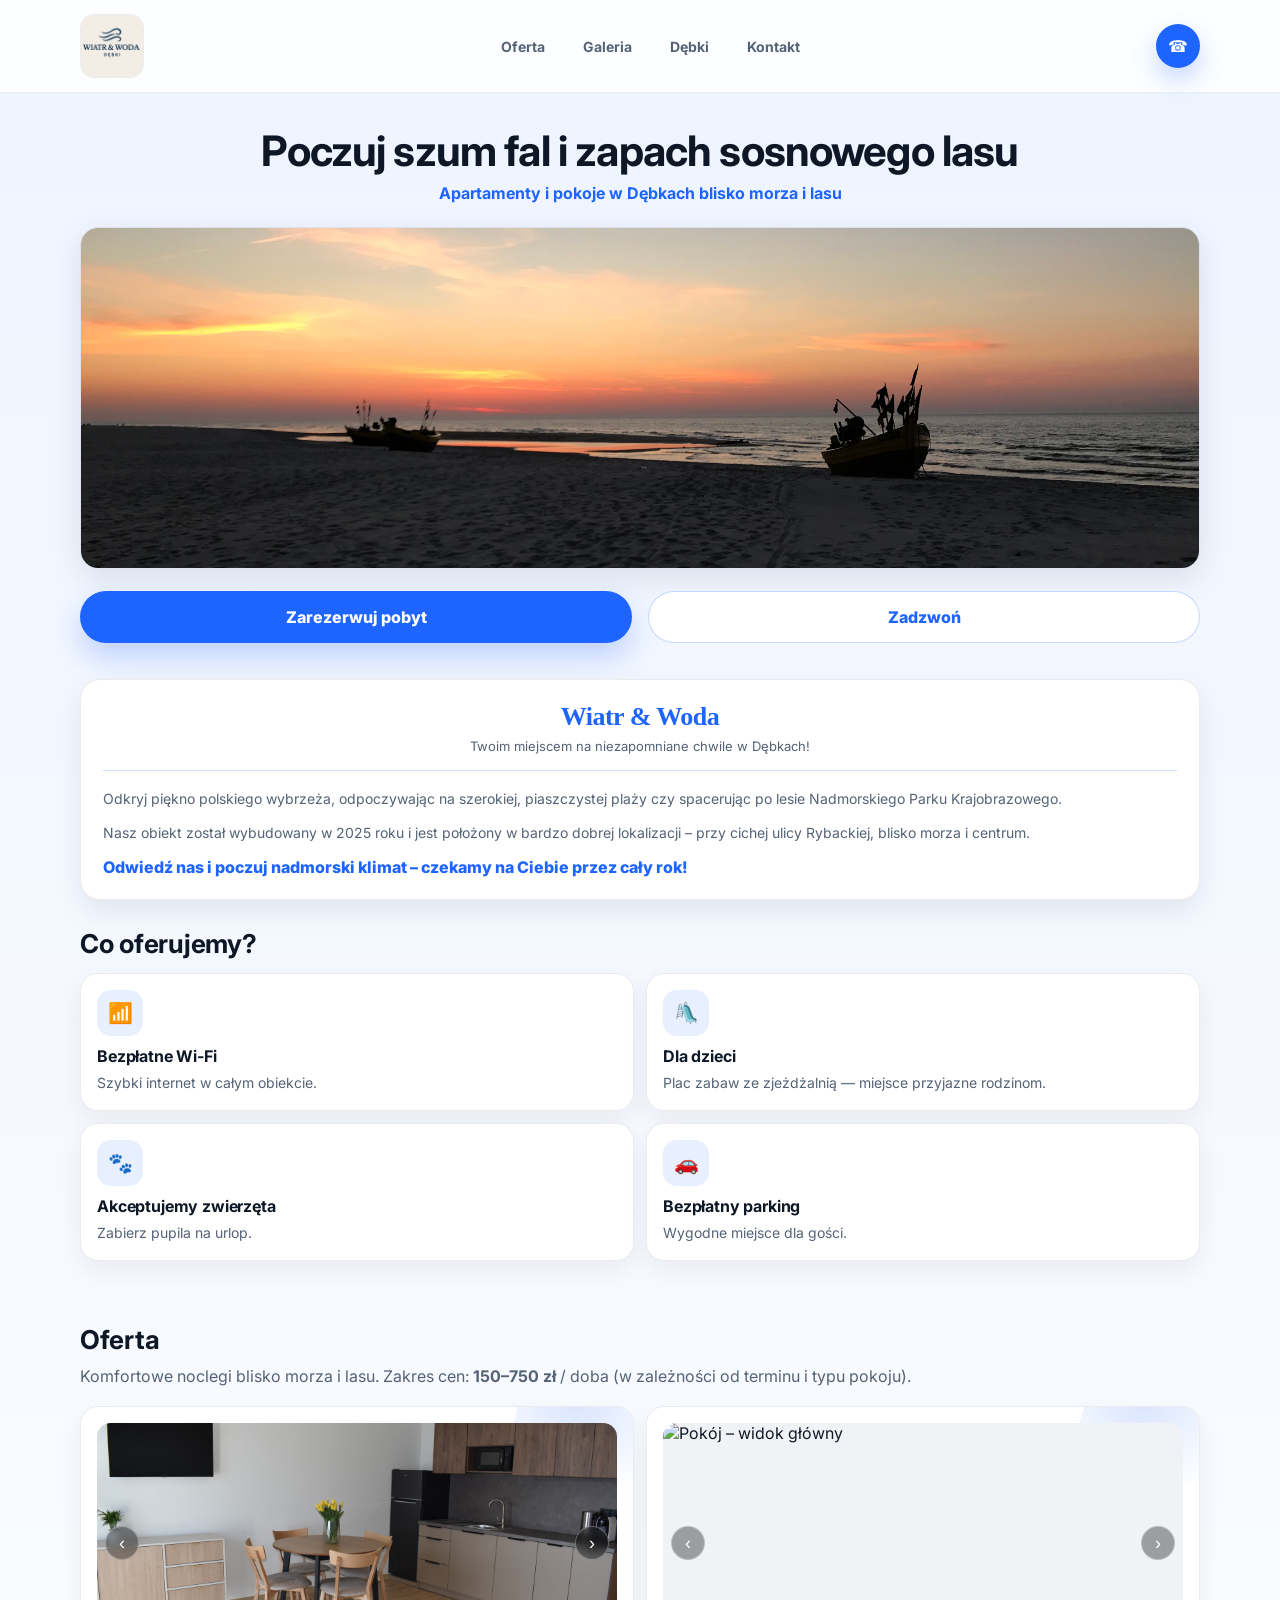
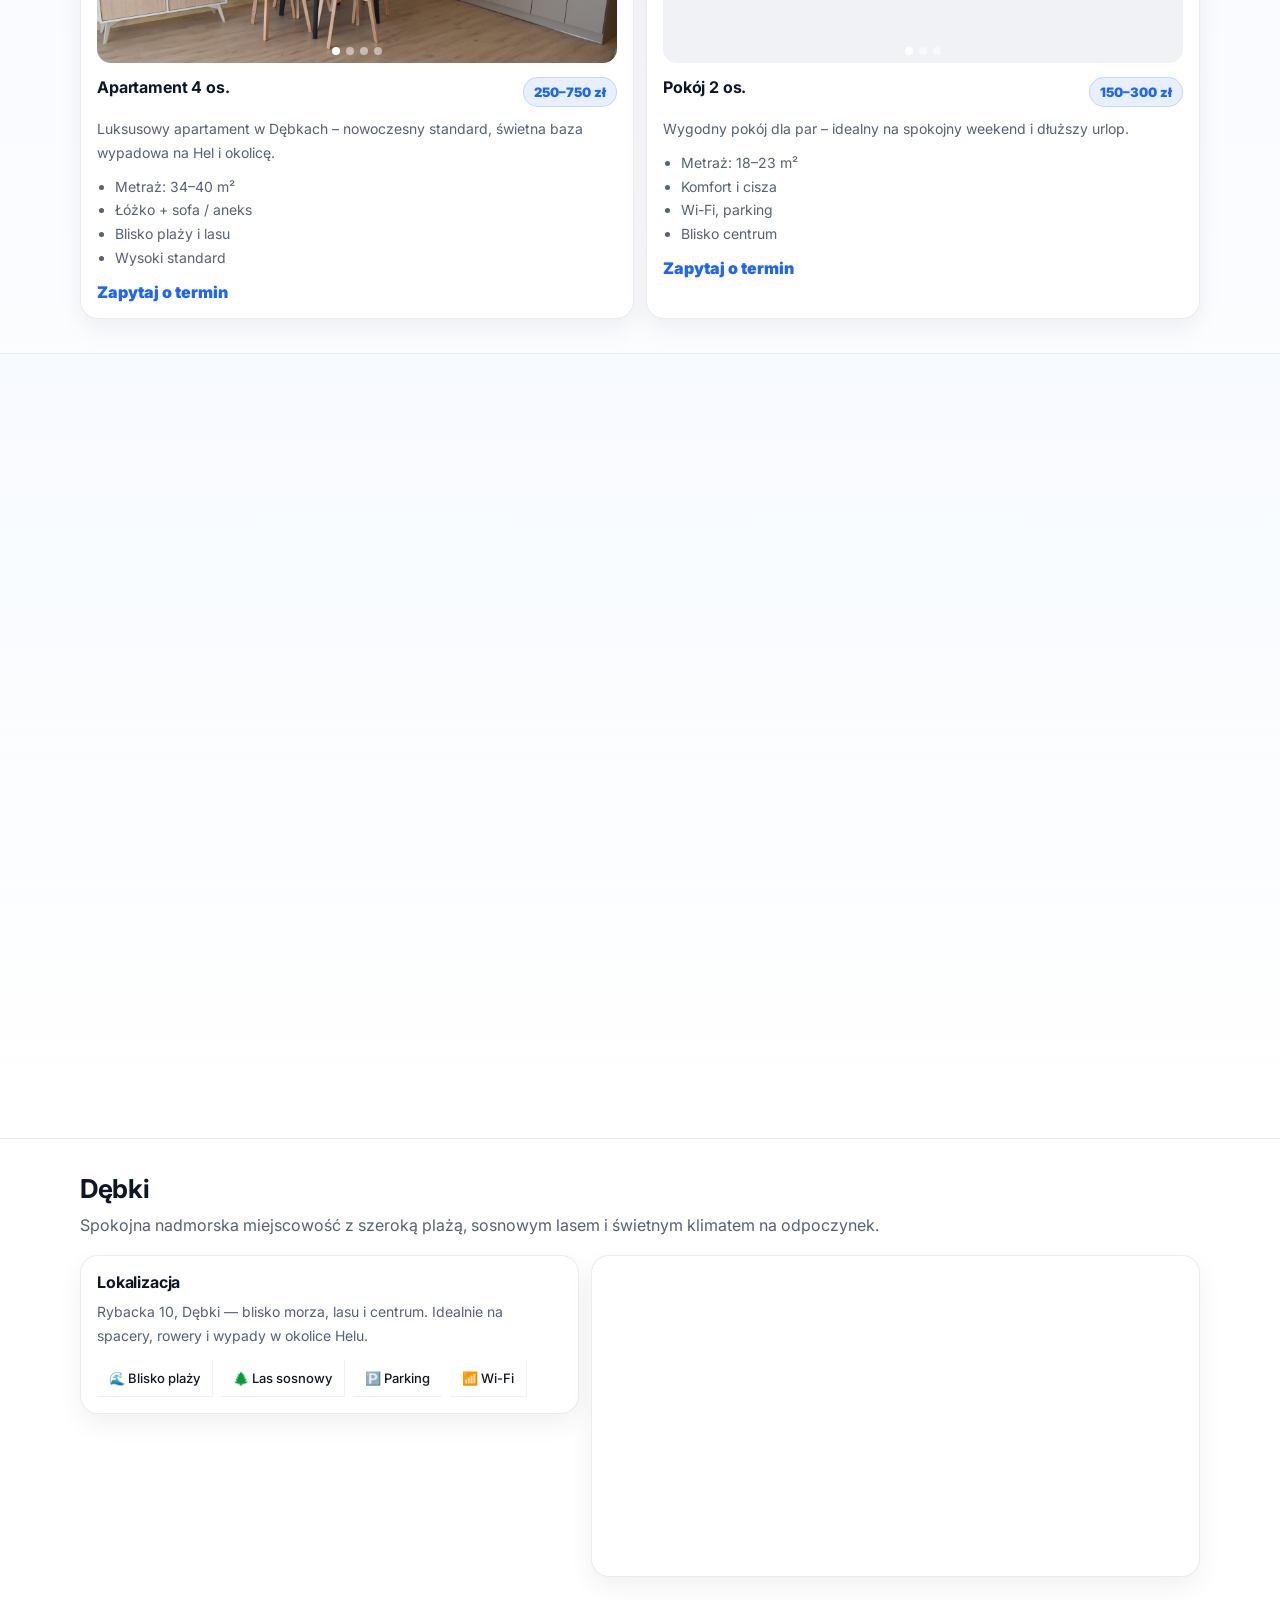
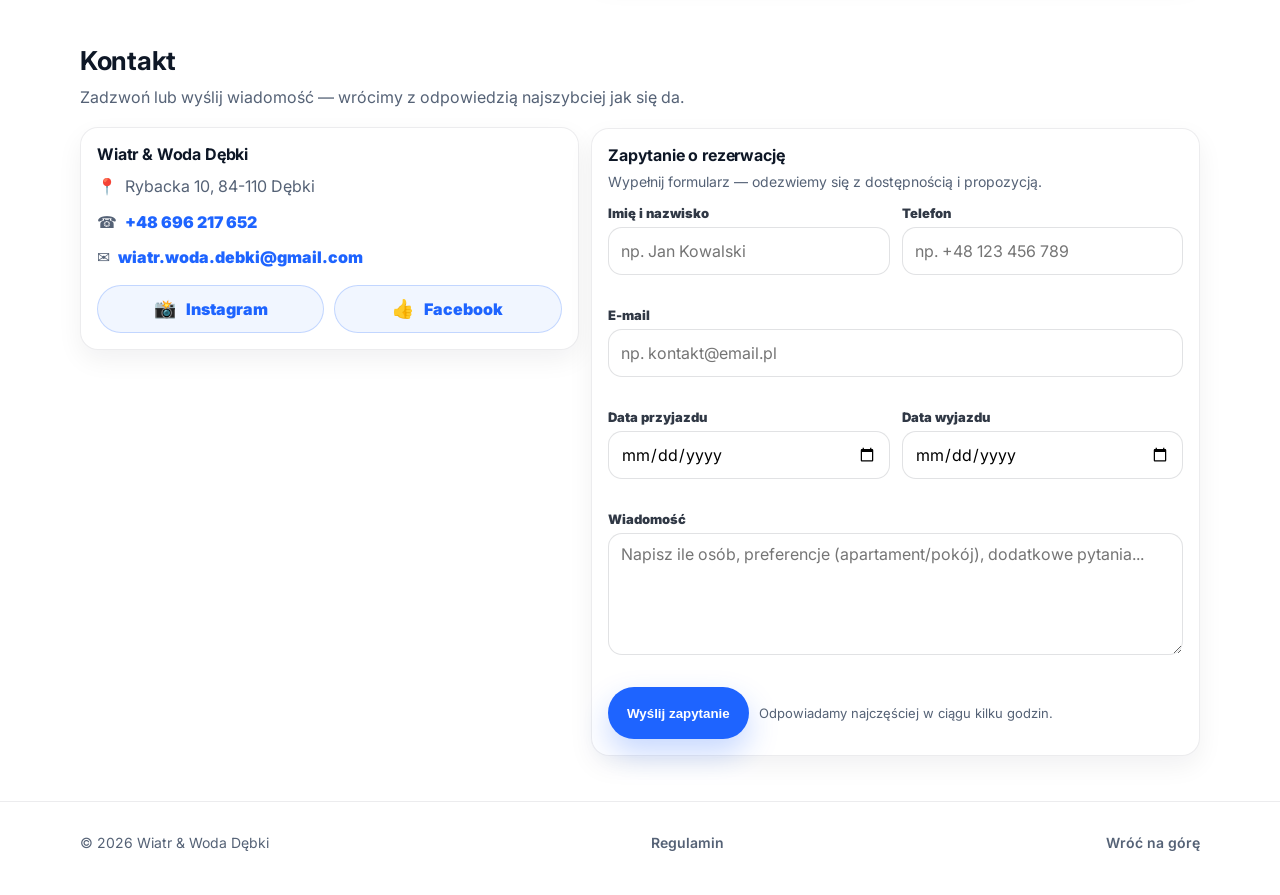
==== index.html @ 05e8feaf "Cache-bust script.js to force new version load Co-Authored-By: Claude Opus 4.6 <noreply@anthropic.co" ====
<!doctype html>
<html lang="pl">
<head>
  <meta charset="UTF-8" />
  <meta name="viewport" content="width=device-width, initial-scale=1" />

  <title>Wiatr & Woda Dębki – apartamenty i pokoje blisko morza i lasu</title>
  <meta name="description" content="Wiatr & Woda w Dębkach – komfortowe apartamenty i pokoje blisko morza oraz sosnowego lasu. Zarezerwuj pobyt lub zadzwoń." />
  <meta name="robots" content="index,follow" />
  <link rel="canonical" href="https://twojadomena.pl/" />

  <!-- Open Graph -->
  <meta property="og:title" content="Wiatr & Woda Dębki – apartamenty i pokoje" />
  <meta property="og:description" content="Blisko morza i lasu. Komfortowe noclegi w Dębkach." />
  <meta property="og:type" content="website" />
  <meta property="og:image" content="assets/og.jpg" />
  <meta name="theme-color" content="#1E64FF" />

  <!-- Fonts -->
  <link rel="preconnect" href="https://fonts.googleapis.com">
  <link rel="preconnect" href="https://fonts.gstatic.com" crossorigin>
  <link href="https://fonts.googleapis.com/css2?family=Inter:wght@400;500;600;700;800&display=swap" rel="stylesheet">

  <link rel="stylesheet" href="style.css" />
  <script defer src="script.js?v=2"></script>

  <!-- JSON-LD (SEO) -->
  <script type="application/ld+json">
  {
    "@context":"https://schema.org",
    "@type":"LodgingBusiness",
    "name":"Wiatr & Woda Dębki",
    "url":"https://twojadomena.pl/",
    "telephone":"+48696217652",
    "image":"https://twojadomena.pl/assets/og.jpg",
    "address":{
      "@type":"PostalAddress",
      "streetAddress":"Rybacka 10",
      "postalCode":"84-110",
      "addressLocality":"Dębki",
      "addressCountry":"PL"
    },
    "sameAs":[
      "https://www.instagram.com/wiatrwodadebki/?hl=de",
      "https://www.facebook.com/p/Wiatr-Woda-D%C4%99bki-61576469287996/"
    ]
  }
  </script>
</head>

<body>
  <a class="skip" href="#main">Przejdź do treści</a>

  <header class="topbar">
    <div class="container topbar__inner">
      <a class="brand" href="#home" aria-label="Wiatr & Woda – strona główna">
        <img class="brand__logo" src="assets/hero.png" alt="Wiatr & Woda Dębki – logo" width="64" height="64" />
      </a>

      <nav class="nav" aria-label="Nawigacja główna">
        <button class="nav__toggle" type="button" aria-expanded="false" aria-controls="navMenu">
          <span class="nav__bars" aria-hidden="true"></span>
          <span class="sr-only">Otwórz menu</span>
        </button>

        <ul id="navMenu" class="nav__menu">
          <li><a class="nav__link" href="oferta.html">Oferta</a></li>
          <li><a class="nav__link" href="#galeria">Galeria</a></li>
          <li><a class="nav__link" href="debki.html">Dębki</a></li>
          <li><a class="nav__link" href="#kontakt">Kontakt</a></li>
        </ul>
      </nav>

      <a class="callfab" href="tel:+48696217652" aria-label="Zadzwoń">
        <span aria-hidden="true">☎</span>
        <span class="sr-only">Zadzwoń</span>
      </a>
    </div>
  </header>

  <main id="main">
    <!-- HERO -->
    <section id="home" class="hero">
      <div class="container hero__inner">
        <div class="hero__heading">
          <h1 class="hero__title drop drop--1">Poczuj szum fal i zapach sosnowego lasu</h1>
          <p class="hero__subtitle drop drop--2">Apartamenty i pokoje w Dębkach blisko morza i lasu</p>
        </div>

        <figure class="hero__media drop drop--3">
          <img
            class="hero__img"
            src="assets/gallery-1.JPG"
            alt="Zachód słońca nad morzem w Dębkach"
            loading="eager"
            decoding="async"
            width="1600"
            height="900"
          />
        </figure>

        <div class="hero__cta drop drop--4">
          <!-- UWAGA: ten przycisk ma iść do formularza, inny anchor niż menu Kontakt -->
          <a class="btn btn--primary" href="#rezerwuj">Zarezerwuj pobyt</a>
          <a class="btn btn--ghost" href="tel:+48696217652">Zadzwoń</a>
        </div>
      </div>
    </section>

    <!-- ABOUT -->
    <section class="card-section">
      <div class="container">
        <article class="card reveal" data-delay="0.05">
          <h2 class="card__title">Wiatr &amp; Woda</h2>
          <p class="card__lead">Twoim miejscem na niezapomniane chwile w Dębkach!</p>

          <div class="card__divider" aria-hidden="true"></div>

          <p class="card__text">
            Odkryj piękno polskiego wybrzeża, odpoczywając na szerokiej, piaszczystej plaży
            czy spacerując po lesie Nadmorskiego Parku Krajobrazowego.
          </p>
          <p class="card__text">
            Nasz obiekt został wybudowany w 2025 roku i jest położony w bardzo dobrej lokalizacji –
            przy cichej ulicy Rybackiej, blisko morza i centrum.
          </p>

          <a class="card__link" href="#oferta">Odwiedź nas i poczuj nadmorski klimat – czekamy na Ciebie przez cały rok!</a>
        </article>
      </div>
    </section>

    <!-- AMENITIES (ładne kafle jak w figmie/screenie) -->
    <section class="amenities">
      <div class="container">
        <h2 class="section__title reveal">Co oferujemy?</h2>

        <div class="amenities__grid">
          <article class="amenity reveal" data-delay="0.05">
            <div class="amenity__icon" aria-hidden="true">📶</div>
            <h3 class="amenity__title">Bezpłatne Wi-Fi</h3>
            <p class="amenity__text">Szybki internet w całym obiekcie.</p>
          </article>

          <article class="amenity reveal" data-delay="0.10">
            <div class="amenity__icon" aria-hidden="true">🛝</div>
            <h3 class="amenity__title">Dla dzieci</h3>
            <p class="amenity__text">Plac zabaw ze zjeżdżalnią — miejsce przyjazne rodzinom.</p>
          </article>

          <article class="amenity reveal" data-delay="0.15">
            <div class="amenity__icon" aria-hidden="true">🐾</div>
            <h3 class="amenity__title">Akceptujemy zwierzęta</h3>
            <p class="amenity__text">Zabierz pupila na urlop.</p>
          </article>

          <article class="amenity reveal" data-delay="0.20">
            <div class="amenity__icon" aria-hidden="true">🚗</div>
            <h3 class="amenity__title">Bezpłatny parking</h3>
            <p class="amenity__text">Wygodne miejsce dla gości.</p>
          </article>
        </div>
      </div>
    </section>

    <!-- OFERTA -->
    <section id="oferta" class="section">
      <div class="container">
        <header class="section__head">
          <h2 class="section__title reveal">Oferta</h2>
          <p class="section__text reveal" data-delay="0.08">
            Komfortowe noclegi blisko morza i lasu. Zakres cen: <strong>150–750 zł</strong> / doba (w zależności od terminu i typu pokoju).
          </p>
        </header>

        <div class="offer__grid">
          <article class="offer reveal" data-delay="0.05">
            <div class="offer__carousel" data-carousel>
              <div class="carousel__track">
                <img class="carousel__slide" src="galeria/ap%20nr%203/1.JPG" alt="Apartament – widok główny" loading="lazy" />
                <img class="carousel__slide" src="galeria/ap%20nr%203/2.JPG" alt="Apartament – wnętrze" loading="lazy" />
                <img class="carousel__slide" src="galeria/ap%20nr%203/3.JPG" alt="Apartament – łazienka" loading="lazy" />
                <img class="carousel__slide" src="galeria/ap%20nr%203/4.JPG" alt="Apartament – balkon" loading="lazy" />
              </div>
              <button class="carousel__btn carousel__btn--prev" type="button" aria-label="Poprzednie zdjęcie">‹</button>
              <button class="carousel__btn carousel__btn--next" type="button" aria-label="Następne zdjęcie">›</button>
              <div class="carousel__dots"></div>
            </div>
            <div class="offer__top">
              <h3 class="offer__title">Apartament 4 os.</h3>
              <span class="offer__price">250–750 zł</span>
            </div>
            <p class="offer__desc">
              Luksusowy apartament w Dębkach – nowoczesny standard, świetna baza wypadowa na Hel i okolicę.
            </p>
            <ul class="offer__list">
              <li>Metraż: 34–40 m²</li>
              <li>Łóżko + sofa / aneks</li>
              <li>Blisko plaży i lasu</li>
              <li>Wysoki standard</li>
            </ul>
            <a class="offer__cta" href="#rezerwuj">Zapytaj o termin</a>
          </article>

          <article class="offer reveal" data-delay="0.10">
            <div class="offer__carousel" data-carousel>
              <div class="carousel__track">
                <img class="carousel__slide" src="galeria/pok%C3%B3j%20nr1/1.JPG" alt="Pokój – widok główny" loading="lazy" />
                <img class="carousel__slide" src="galeria/pok%C3%B3j%20nr1/2.JPG" alt="Pokój – wnętrze" loading="lazy" />
                <img class="carousel__slide" src="galeria/pok%C3%B3j%20nr1/3.JPG" alt="Pokój – łazienka" loading="lazy" />
              </div>
              <button class="carousel__btn carousel__btn--prev" type="button" aria-label="Poprzednie zdjęcie">‹</button>
              <button class="carousel__btn carousel__btn--next" type="button" aria-label="Następne zdjęcie">›</button>
              <div class="carousel__dots"></div>
            </div>
            <div class="offer__top">
              <h3 class="offer__title">Pokój 2 os.</h3>
              <span class="offer__price">150–300 zł</span>
            </div>
            <p class="offer__desc">
              Wygodny pokój dla par – idealny na spokojny weekend i dłuższy urlop.
            </p>
            <ul class="offer__list">
              <li>Metraż: 18–23 m²</li>
              <li>Komfort i cisza</li>
              <li>Wi-Fi, parking</li>
              <li>Blisko centrum</li>
            </ul>
            <a class="offer__cta" href="#rezerwuj">Zapytaj o termin</a>
          </article>
        </div>
      </div>
    </section>

    <!-- GALERIA -->
    <section id="galeria" class="section section--alt">
      <div class="container">
        <header class="section__head">
          <h2 class="section__title reveal">Galeria</h2>
          <p class="section__text reveal" data-delay="0.08">Kliknij zdjęcie, aby powiększyć.</p>
        </header>

        <div class="gallery">
          <button class="gallery__item reveal" data-delay="0.04" type="button"
            data-full="assets/dom.jpg" aria-label="Otwórz zdjęcie – budynek">
            <img src="assets/dom.jpg" alt="Budynek Wiatr & Woda" loading="lazy" decoding="async">
          </button>

          <button class="gallery__item reveal" data-delay="0.08" type="button"
            data-full="assets/grill.jpg" aria-label="Otwórz zdjęcie – grill">
            <img src="assets/grill.jpg" alt="Strefa grillowa" loading="lazy" decoding="async">
          </button>

          <button class="gallery__item reveal" data-delay="0.12" type="button"
            data-full="assets/ogrod.jpg" aria-label="Otwórz zdjęcie – ogród">
            <img src="assets/ogrod.jpg" alt="Ogród" loading="lazy" decoding="async">
          </button>

          <button class="gallery__item reveal" data-delay="0.16" type="button"
            data-full="assets/plac.jpg" aria-label="Otwórz zdjęcie – plac zabaw">
            <img src="assets/plac.jpg" alt="Plac zabaw" loading="lazy" decoding="async">
          </button>

          <button class="gallery__item reveal" data-delay="0.20" type="button"
            data-full="assets/zabaw.jpg" aria-label="Otwórz zdjęcie – strefa zabaw">
            <img src="assets/zabaw.jpg" alt="Strefa zabaw dla dzieci" loading="lazy" decoding="async">
          </button>

          <button class="gallery__item reveal" data-delay="0.24" type="button"
            data-full="galeria/ap%20nr%203/1.JPG" aria-label="Otwórz zdjęcie – apartament nr 3">
            <img src="galeria/ap%20nr%203/1.JPG" alt="Apartament numer 3" loading="lazy" decoding="async">
          </button>

          <button class="gallery__item reveal" data-delay="0.28" type="button"
            data-full="galeria/ap%20nr%205/1.JPG" aria-label="Otwórz zdjęcie – apartament nr 5">
            <img src="galeria/ap%20nr%205/1.JPG" alt="Apartament numer 5" loading="lazy" decoding="async">
          </button>

          <button class="gallery__item reveal" data-delay="0.32" type="button"
            data-full="galeria/pok%C3%B3j%20nr1/1.JPG" aria-label="Otwórz zdjęcie – pokój nr 1">
            <img src="galeria/pok%C3%B3j%20nr1/1.JPG" alt="Pokój numer 1" loading="lazy" decoding="async">
          </button>

          <button class="gallery__item reveal" data-delay="0.36" type="button"
            data-full="assets/gallery-1.JPG" aria-label="Otwórz zdjęcie – zachód słońca">
            <img src="assets/gallery-1.JPG" alt="Zachód słońca nad morzem" loading="lazy" decoding="async">
          </button>

          <button class="gallery__item reveal" data-delay="0.40" type="button"
            data-full="assets/gallery-2.jpg" aria-label="Otwórz zdjęcie – plaża">
            <img src="assets/gallery-2.jpg" alt="Plaża w Dębkach" loading="lazy" decoding="async">
          </button>

          <button class="gallery__item reveal" data-delay="0.44" type="button"
            data-full="assets/gallery-3.jpg" aria-label="Otwórz zdjęcie – okolica">
            <img src="assets/gallery-3.jpg" alt="Okolica i natura" loading="lazy" decoding="async">
          </button>

          <button class="gallery__item reveal" data-delay="0.48" type="button"
            data-full="assets/plaza.jpg" aria-label="Otwórz zdjęcie – plaża w Dębkach">
            <img src="assets/plaza.jpg" alt="Plaża w Dębkach" loading="lazy" decoding="async">
          </button>
        </div>
      </div>

      <!-- LIGHTBOX -->
      <div class="lightbox" id="lightbox" aria-hidden="true">
        <div class="lightbox__backdrop" data-close></div>
        <div class="lightbox__panel" role="dialog" aria-modal="true" aria-label="Podgląd zdjęcia">
          <button class="lightbox__close" type="button" data-close aria-label="Zamknij">✕</button>
          <img class="lightbox__img" id="lightboxImg" alt="" />
        </div>
      </div>
    </section>

    <!-- DĘBKI -->
    <section id="debki" class="section">
      <div class="container">
        <header class="section__head">
          <h2 class="section__title reveal">Dębki</h2>
          <p class="section__text reveal" data-delay="0.08">
            Spokojna nadmorska miejscowość z szeroką plażą, sosnowym lasem i świetnym klimatem na odpoczynek.
          </p>
        </header>

        <div class="place">
          <article class="place__card reveal" data-delay="0.10">
            <h3 class="place__title">Lokalizacja</h3>
            <p class="place__text">
              Rybacka 10, Dębki — blisko morza, lasu i centrum. Idealnie na spacery, rowery i wypady w okolice Helu.
            </p>

            <div class="place__chips" aria-label="Najważniejsze atuty">
              <span class="chip">🌊 Blisko plaży</span>
              <span class="chip">🌲 Las sosnowy</span>
              <span class="chip">🅿️ Parking</span>
              <span class="chip">📶 Wi-Fi</span>
            </div>
          </article>

          <div class="place__map reveal" data-delay="0.16">
            <iframe
              title="Mapa – Wiatr & Woda Dębki"
              src="https://www.google.com/maps/embed?pb=!1m18!1m12!1m3!1d2298.2120395886245!2d18.088144624892266!3d54.8289598694706!2m3!1f0!2f0!3f0!3m2!1i1024!2i768!4f13.1!3m3!1m2!1s0x46fdcca10a7a63cd%3A0x8e37ebe6c2f4a592!2sRybacka%2010%2C%2084-110%20D%C4%99bki!5e0!3m2!1spl!2spl!4v1770332248834!5m2!1spl!2spl"
              loading="lazy"
              referrerpolicy="no-referrer-when-downgrade"
              allowfullscreen>
            </iframe>
          </div>
        </div>
      </div>
    </section>

    <!-- KONTAKT -->
    <section id="kontakt" class="section section--contact">
      <div class="container">
        <header class="section__head">
          <h2 class="section__title reveal">Kontakt</h2>
          <p class="section__text reveal" data-delay="0.08">
            Zadzwoń lub wyślij wiadomość — wrócimy z odpowiedzią najszybciej jak się da.
          </p>
        </header>

        <div class="contact">
          <aside class="contact__info reveal" data-delay="0.10">
            <div class="infoCard">
              <h3 class="infoCard__title">Wiatr &amp; Woda Dębki</h3>
              <p class="infoCard__row">
                <span aria-hidden="true">📍</span>
                Rybacka 10, 84-110 Dębki
              </p>
              <p class="infoCard__row">
                <span aria-hidden="true">☎️</span>
                <a href="tel:+48696217652">+48 696 217 652</a>
              </p>
              <p class="infoCard__row">
                <span aria-hidden="true">✉️</span>
                <a href="mailto:wiatr.woda.debki@gmail.com">wiatr.woda.debki@gmail.com</a>
              </p>

              <div class="social">
                <a class="social__btn" href="https://www.instagram.com/wiatrwodadebki/?hl=de" target="_blank" rel="noopener noreferrer" aria-label="Instagram">
                  <span class="social__icon" aria-hidden="true">📸</span>
                  Instagram
                </a>

                <a class="social__btn" href="https://www.facebook.com/p/Wiatr-Woda-D%C4%99bki-61576469287996/" target="_blank" rel="noopener noreferrer" aria-label="Facebook">
                  <span class="social__icon" aria-hidden="true">👍</span>
                  Facebook
                </a>
              </div>

            </div>
          </aside>

          <!-- Ten anchor to cel dla przycisku "Zarezerwuj pobyt" -->
          <div class="contact__formWrap reveal" data-delay="0.14">
            <div id="rezerwuj" class="anchor" aria-hidden="true"></div>

            <form class="form" id="contactForm" novalidate>
              <input type="hidden" name="access_key" value="3c6d5927-f647-4b9e-9339-01b4519ad173">
              <input type="hidden" name="subject" value="Nowe zapytanie o rezerwację – Wiatr & Woda Dębki">
              <input type="hidden" name="from_name" value="Formularz Wiatr & Woda">
              <div class="form__head">
                <h3 class="form__title">Zapytanie o rezerwację</h3>
                <p class="form__sub">Wypełnij formularz — odezwiemy się z dostępnością i propozycją.</p>
              </div>

              <div class="form__grid">
                <label class="field">
                  <span class="field__label">Imię i nazwisko</span>
                  <input class="field__input" name="name" type="text" placeholder="np. Jan Kowalski" autocomplete="name" required minlength="2" />
                  <span class="field__error" aria-live="polite"></span>
                </label>

                <label class="field">
                  <span class="field__label">Telefon</span>
                  <input class="field__input" name="phone" type="tel" placeholder="np. +48 123 456 789" autocomplete="tel" required minlength="7" />
                  <span class="field__error" aria-live="polite"></span>
                </label>

                <label class="field field--full">
                  <span class="field__label">E-mail</span>
                  <input class="field__input" name="email" type="email" placeholder="np. kontakt@email.pl" autocomplete="email" required />
                  <span class="field__error" aria-live="polite"></span>
                </label>

                <label class="field">
                  <span class="field__label">Data przyjazdu</span>
                  <input class="field__input" name="from" type="date" required />
                  <span class="field__error" aria-live="polite"></span>
                </label>

                <label class="field">
                  <span class="field__label">Data wyjazdu</span>
                  <input class="field__input" name="to" type="date" required />
                  <span class="field__error" aria-live="polite"></span>
                </label>

                <label class="field field--full">
                  <span class="field__label">Wiadomość</span>
                  <textarea class="field__input field__textarea" name="message" rows="5" placeholder="Napisz ile osób, preferencje (apartament/pokój), dodatkowe pytania..." required minlength="10"></textarea>
                  <span class="field__error" aria-live="polite"></span>
                </label>
              </div>

              <div class="form__actions">
                <button class="btn btn--primary btn--form" type="submit">
                  Wyślij zapytanie
                </button>

                <p class="form__hint">
                  Odpowiadamy najczęściej w ciągu kilku godzin.
                </p>
              </div>

              <div class="form__toast" id="formToast" role="status" aria-live="polite"></div>
            </form>
          </div>
        </div>
      </div>
    </section>
  </main>

  <footer class="footer">
    <div class="container footer__inner">
      <p>© <span id="year"></span> Wiatr &amp; Woda Dębki</p>
      <a class="footer__link" href="regulamin.html">Regulamin</a>
      <a class="footer__link" href="#home">Wróć na górę</a>
    </div>
  </footer>
</body>
</html>
---- style.css ----
:root{
  --bg: #F4F8FF;
  --surface: #FFFFFF;
  --text: #0E1726;
  --muted: #556276;
  --brand: #1E64FF;

  --border: rgba(14, 23, 38, 0.08);
  --shadow: 0 10px 30px rgba(14, 23, 38, 0.10);

  --radius: 18px;
  --container: 1120px;

  --ring: 0 0 0 4px rgba(30,100,255,0.16);
}

*{ box-sizing:border-box; }
html{ scroll-behavior:smooth; }
body{
  margin:0;
  font-family: Inter, system-ui, -apple-system, Segoe UI, Roboto, Arial, sans-serif;
  color: var(--text);
  background: linear-gradient(180deg, #EEF4FF 0%, #FFFFFF 60%);
}

img{ max-width:100%; display:block; }
a{ color: inherit; }

.container{
  width: min(100% - 24px, var(--container));
  margin-inline:auto;
}

.sr-only{
  position:absolute;
  width:1px;height:1px;
  padding:0;margin:-1px;
  overflow:hidden;clip:rect(0,0,0,0);
  white-space:nowrap;border:0;
}

.skip{
  position:absolute;
  left:-999px; top: 10px;
  background: var(--surface);
  color: var(--text);
  padding: 10px 12px;
  border-radius: 12px;
  box-shadow: var(--shadow);
}
.skip:focus{ left: 12px; z-index: 1000; }

.anchor{
  position: relative;
  top: -84px; /* offset pod sticky header */
  height: 1px;
}

/* =========================
   TOPBAR
========================= */
.topbar{
  position: sticky;
  top:0;
  z-index: 50;
  background: rgba(255,255,255,0.75);
  backdrop-filter: blur(12px);
  border-bottom: 1px solid var(--border);
}

.topbar__inner{
  display:flex;
  align-items:center;
  justify-content:space-between;
  gap: 12px;
  padding: 10px 0;
  position: relative;
}

.brand__logo{
  width: 56px;
  height: 56px;
  border-radius: 14px;
  border: 1px solid var(--border);
  background: #fff;
  object-fit: contain;
}

/* =========================
   NAV
========================= */
.nav{
  display:flex;
  align-items:center;
  gap: 12px;
}

.nav__toggle{
  display:inline-flex;
  align-items:center;
  justify-content:center;
  width: 44px;
  height: 44px;
  border-radius: 14px;
  border: 1px solid var(--border);
  background: var(--surface);
  box-shadow: 0 6px 18px rgba(14,23,38,0.08);
  cursor: pointer;
}
.nav__toggle:focus-visible{ outline:none; box-shadow: var(--shadow), var(--ring); }

/* hamburger */
.nav__bars{
  width: 18px;
  height: 2px;
  background: var(--text);
  position: relative;
  border-radius: 999px;
  transition: background .2s ease;
}
.nav__bars::before,
.nav__bars::after{
  content:"";
  position:absolute;
  left:0;
  width:18px;
  height:2px;
  background: var(--text);
  border-radius: 999px;
  transition: transform .25s ease, top .25s ease;
}
.nav__bars::before{ top:-6px; }
.nav__bars::after{ top:6px; }

.nav__toggle.is-active .nav__bars{ background: transparent; }
.nav__toggle.is-active .nav__bars::before{ top:0; transform: rotate(45deg); }
.nav__toggle.is-active .nav__bars::after{ top:0; transform: rotate(-45deg); }

.nav__menu{
  list-style:none;
  margin:0;
  padding:0;

  position: absolute;
  top: 62px;
  right: 12px;

  display: flex;
  flex-direction: column;
  gap: 10px;

  background: #fff;
  padding: 14px;
  border-radius: 14px;
  border: 1px solid var(--border);
  box-shadow: 0 16px 40px rgba(14,23,38,0.12);

  opacity: 0;
  transform: translateY(-10px);
  pointer-events: none;

  transition: opacity .25s ease, transform .25s ease;
  will-change: opacity, transform;
}

.nav__menu.is-open{
  opacity: 1;
  transform: translateY(0);
  pointer-events: auto;
}

.nav__link{
  text-decoration:none;
  color: var(--muted);
  font-weight: 700;
  font-size: 14px;
  padding: 10px 10px;
  border-radius: 12px;
  display:inline-block;
}
.nav__link:hover{ color: var(--text); background: rgba(30,100,255,0.08); }
.nav__link:focus-visible{ outline:none; box-shadow: var(--ring); }

.callfab{
  display:inline-flex;
  align-items:center;
  justify-content:center;
  width: 44px;
  height:44px;
  border-radius: 999px;
  background: var(--brand);
  color:#fff;
  text-decoration:none;
  box-shadow: 0 12px 26px rgba(30,100,255,0.25);
  transition: transform .15s ease, box-shadow .15s ease;
}
.callfab:active{ transform: translateY(1px); }
.callfab:focus-visible{ outline:none; box-shadow: 0 12px 26px rgba(30,100,255,0.25), var(--ring); }

/* =========================
   HERO
========================= */
.hero{ padding: 18px 0 22px; }
.hero__inner{ display:flex; flex-direction:column; gap: 14px; }

.hero__title{
  margin: 6px 0 0;
  font-size: 26px;
  line-height: 1.15;
  letter-spacing: -0.02em;
  text-align:center;
}
.hero__subtitle{
  margin: 8px 0 0;
  text-align:center;
  color: var(--brand);
  font-weight: 700;
  font-size: 14px;
}

.hero__media{
  margin: 10px 0 0;
  border-radius: var(--radius);
  overflow:hidden;
  box-shadow: var(--shadow);
  border: 1px solid var(--border);
}
.hero__img{
  width:100%;
  height: 220px;
  object-fit: cover;
}

.hero__cta{
  display:grid;
  grid-template-columns: 1fr;
  gap: 12px;
  margin-top: 8px;
}

.btn{
  display:inline-flex;
  justify-content:center;
  align-items:center;
  height: 52px;
  border-radius: 999px;
  font-weight: 800;
  text-decoration:none;
  border: 1px solid transparent;
  transition: transform .15s ease, box-shadow .15s ease, background .15s ease;
  cursor: pointer;
}
.btn:active{ transform: translateY(1px); }
.btn:focus-visible{ outline:none; box-shadow: var(--ring); }

.btn--primary{
  background: var(--brand);
  color:#fff;
  box-shadow: 0 14px 30px rgba(30,100,255,0.25);
}
.btn--primary:hover{ box-shadow: 0 18px 38px rgba(30,100,255,0.28); }

.btn--ghost{
  background: #fff;
  color: var(--brand);
  border-color: rgba(30,100,255,0.25);
}
.btn--ghost:hover{ background: rgba(30,100,255,0.06); }

.btn--form{
  width: 100%;
}

/* =========================
   CARD
========================= */
.card-section{ padding: 14px 0 10px; }
.card{
  background: var(--surface);
  border: 1px solid var(--border);
  border-radius: 20px;
  box-shadow: 0 12px 30px rgba(14,23,38,0.08);
  padding: 18px 16px;
}
.card__title{
  margin: 0;
  text-align:center;
  font-size: 26px;
  color: var(--brand);
  letter-spacing: -0.02em;
  font-weight: 900;
  font-family: ui-serif, Georgia, "Times New Roman", serif;
}
.card__lead{
  margin: 6px 0 0;
  text-align:center;
  color: var(--muted);
  font-size: 13px;
}
.card__divider{
  height: 1px;
  background: rgba(30,100,255,0.20);
  margin: 16px 0;
}
.card__text{
  color: var(--muted);
  font-size: 14px;
  line-height: 1.7;
  margin: 10px 0 0;
}
.card__link{
  display:inline-block;
  margin-top: 12px;
  color: var(--brand);
  font-weight: 800;
  text-decoration:none;
}

/* =========================
   SECTIONS
========================= */
.section{
  padding: 34px 0;
}
.section--alt{
  background: linear-gradient(180deg, rgba(244,248,255,0.65), rgba(255,255,255,0.9));
  border-top: 1px solid var(--border);
  border-bottom: 1px solid var(--border);
}
.section--contact{
  padding-bottom: 44px;
}

.section__head{
  margin-bottom: 14px;
}

.section__title{
  margin:0;
  font-size: 20px;
  letter-spacing: -0.01em;
}
.section__text{
  margin: 8px 0 0;
  color: var(--muted);
  line-height: 1.7;
}

/* =========================
   AMENITIES
========================= */
.amenities{
  padding: 18px 0 28px;
}
.amenities__grid{
  margin-top: 14px;
  display:grid;
  gap: 12px;
  grid-template-columns: 1fr;
}
.amenity{
  background: #fff;
  border: 1px solid var(--border);
  border-radius: 18px;
  box-shadow: 0 10px 26px rgba(14,23,38,0.06);
  padding: 16px;
}
.amenity__icon{
  width: 46px;
  height: 46px;
  border-radius: 14px;
  display:grid;
  place-items:center;
  background: rgba(30,100,255,0.10);
  margin-bottom: 10px;
  font-size: 20px;
}
.amenity__title{
  margin:0;
  font-size: 16px;
  letter-spacing: -0.01em;
}
.amenity__text{
  margin: 6px 0 0;
  color: var(--muted);
  line-height: 1.6;
  font-size: 14px;
}

/* =========================
   OFFER
========================= */
.offer__grid{
  display:grid;
  gap: 12px;
  margin-top: 16px;
  grid-template-columns: 1fr;
}
.offer{
  background: #fff;
  border: 1px solid var(--border);
  border-radius: 18px;
  box-shadow: 0 10px 26px rgba(14,23,38,0.06);
  padding: 16px;
  position: relative;
  overflow:hidden;
}
.offer::before{
  content:"";
  position:absolute;
  inset: -60px -60px auto auto;
  width: 180px;
  height: 180px;
  background: radial-gradient(circle at 30% 30%, rgba(30,100,255,0.18), transparent 60%);
  transform: rotate(15deg);
  pointer-events:none;
}
.offer__top{
  display:flex;
  align-items:flex-start;
  justify-content:space-between;
  gap: 10px;
}
.offer__title{
  margin:0;
  font-size: 16px;
  letter-spacing: -0.01em;
}
.offer__price{
  font-weight: 900;
  color: var(--brand);
  background: rgba(30,100,255,0.10);
  border: 1px solid rgba(30,100,255,0.18);
  padding: 6px 10px;
  border-radius: 999px;
  font-size: 13px;
  white-space: nowrap;
}
.offer__desc{
  margin: 10px 0 0;
  color: var(--muted);
  line-height: 1.7;
  font-size: 14px;
}
.offer__list{
  margin: 10px 0 0;
  padding: 0 0 0 18px;
  color: var(--muted);
  line-height: 1.7;
  font-size: 14px;
}
.offer__cta{
  display:inline-flex;
  margin-top: 12px;
  font-weight: 900;
  color: var(--brand);
  text-decoration:none;
}

/* =========================
   OFFER CAROUSEL
========================= */
.offer__carousel{
  position: relative;
  border-radius: 14px;
  overflow: hidden;
  margin-bottom: 14px;
  background: #f0f2f5;
}
.carousel__track{
  display: flex;
  transition: transform .35s cubic-bezier(.4,0,.2,1);
}
.carousel__slide{
  min-width: 100%;
  width: 100%;
  height: 200px;
  object-fit: cover;
  flex-shrink: 0;
  user-select: none;
  -webkit-user-drag: none;
}
.carousel__btn{
  position: absolute;
  top: 50%;
  transform: translateY(-50%);
  width: 34px;
  height: 34px;
  border-radius: 999px;
  border: 1px solid rgba(255,255,255,0.3);
  background: rgba(0,0,0,0.35);
  color: #fff;
  font-size: 18px;
  cursor: pointer;
  display: flex;
  align-items: center;
  justify-content: center;
  z-index: 2;
  backdrop-filter: blur(4px);
}
.carousel__btn:hover{ background: rgba(0,0,0,0.55); }
.carousel__btn--prev{ left: 8px; }
.carousel__btn--next{ right: 8px; }
.carousel__dots{
  position: absolute;
  bottom: 8px;
  left: 50%;
  transform: translateX(-50%);
  display: flex;
  gap: 6px;
  z-index: 2;
}
.carousel__dot{
  width: 8px;
  height: 8px;
  border-radius: 999px;
  border: none;
  background: rgba(255,255,255,0.5);
  cursor: pointer;
  padding: 0;
  transition: background .2s ease;
}
.carousel__dot.is-active{
  background: #fff;
}

/* =========================
   GALLERY
========================= */
.gallery{
  display:grid;
  grid-template-columns: 1fr 1fr;
  gap: 10px;
  margin-top: 16px;
}
.gallery__item{
  padding:0;
  border: 1px solid var(--border);
  border-radius: 16px;
  overflow:hidden;
  background: #fff;
  box-shadow: 0 10px 22px rgba(14,23,38,0.06);
  cursor:pointer;
  transition: transform .18s ease, box-shadow .18s ease;
}
.gallery__item:hover{
  transform: translateY(-2px);
  box-shadow: 0 14px 28px rgba(14,23,38,0.10);
}
.gallery__item:focus-visible{ outline:none; box-shadow: 0 14px 28px rgba(14,23,38,0.10), var(--ring); }
.gallery__item img{
  width:100%;
  height: 130px;
  object-fit: cover;
}

/* lightbox */
.lightbox{
  position: fixed;
  inset: 0;
  display:none;
  z-index: 1000;
}
.lightbox.is-open{ display:block; }
.lightbox__backdrop{
  position:absolute;
  inset:0;
  background: rgba(14,23,38,0.72);
}
.lightbox__panel{
  position: relative;
  width: min(92vw, 980px);
  margin: 8vh auto 0;
  background: #0b1220;
  border: 1px solid rgba(255,255,255,0.12);
  border-radius: 18px;
  box-shadow: 0 24px 60px rgba(0,0,0,0.35);
  overflow:hidden;
}
.lightbox__img{
  width:100%;
  height: min(70vh, 680px);
  object-fit: contain;
  background: #0b1220;
}
.lightbox__close{
  position:absolute;
  top: 10px;
  right: 10px;
  width: 42px;
  height: 42px;
  border-radius: 999px;
  border: 1px solid rgba(255,255,255,0.18);
  background: rgba(255,255,255,0.10);
  color: #fff;
  font-size: 18px;
  cursor:pointer;
}
.lightbox__close:focus-visible{ outline:none; box-shadow: 0 0 0 4px rgba(255,255,255,0.18); }
.lightbox__nav{
  position: absolute;
  top: 50%;
  transform: translateY(-50%);
  width: 44px;
  height: 44px;
  border-radius: 999px;
  border: 1px solid rgba(255,255,255,0.25);
  background: rgba(0,0,0,0.45);
  color: #fff;
  font-size: 24px;
  display: flex;
  align-items: center;
  justify-content: center;
  cursor: pointer;
  z-index: 10;
}
.lightbox__nav--prev{ left: 12px; }
.lightbox__nav--next{ right: 12px; }
.lightbox__counter{
  text-align: center;
  padding: 10px;
  color: rgba(255,255,255,0.7);
  font-size: 13px;
  font-weight: 600;
}

/* =========================
   PLACE
========================= */
.place{
  display:grid;
  gap: 12px;
  margin-top: 16px;
  grid-template-columns: 1fr;
}
.place__card{
  background: #fff;
  border: 1px solid var(--border);
  border-radius: 18px;
  box-shadow: 0 10px 26px rgba(14,23,38,0.06);
  padding: 16px;
}
.place__title{ margin:0; font-size: 16px; letter-spacing: -0.01em; }
.place__text{
  margin: 8px 0 0;
  color: var(--muted);
  line-height: 1.7;
  font-size: 14px;
}
.place__chips{
  margin-top: 12px;
  display:flex;
  flex-wrap: wrap;
  gap: 8px;
}
.chip{
  font-size: 13px;
  font-weight: 800;
  color: rgba(14,23,38,0.86);
  background: rgba(14,23,38,0.04);
  border: 1px solid rgba(14,23,38,0.06);
  padding: 8px 10px;
  border-radius: 999px;
}
.place__map{
  border-radius: 18px;
  overflow:hidden;
  border: 1px solid var(--border);
  box-shadow: 0 10px 26px rgba(14,23,38,0.06);
  background: #fff;
}
.place__map iframe{
  width:100%;
  height: 260px;
  border:0;
  display:block;
}

/* =========================
   CONTACT
========================= */
.contact{
  display:grid;
  grid-template-columns: 1fr;
  gap: 12px;
  margin-top: 16px;
}

.infoCard{
  background: #fff;
  border: 1px solid var(--border);
  border-radius: 18px;
  box-shadow: 0 10px 26px rgba(14,23,38,0.06);
  padding: 16px;
}
.infoCard__title{
  margin:0;
  font-size: 16px;
  letter-spacing: -0.01em;
}
.infoCard__row{
  margin: 10px 0 0;
  color: var(--muted);
  display:flex;
  gap: 8px;
  align-items:flex-start;
  line-height: 1.6;
}
.infoCard__row a{
  color: var(--brand);
  font-weight: 900;
  text-decoration: none;
}

.social{
  display:grid;
  grid-template-columns: 1fr;
  gap: 10px;
  margin-top: 14px;
}
.social__btn{
  display:flex;
  align-items:center;
  justify-content:center;
  gap: 10px;
  height: 48px;
  border-radius: 999px;
  text-decoration:none;
  font-weight: 900;
  border: 1px solid rgba(30,100,255,0.22);
  background: rgba(30,100,255,0.06);
  color: var(--brand);
}
.social__btn:hover{ background: rgba(30,100,255,0.10); }
.social__btn:focus-visible{ outline:none; box-shadow: var(--ring); }
.social__icon{ font-size: 18px; }

.miniNote{
  margin-top: 14px;
  display:flex;
  gap: 10px;
  align-items:flex-start;
  color: rgba(14,23,38,0.78);
  background: rgba(14,23,38,0.03);
  border: 1px solid rgba(14,23,38,0.06);
  border-radius: 16px;
  padding: 12px;
  font-size: 13px;
  line-height: 1.6;
}

.form{
  background: #fff;
  border: 1px solid var(--border);
  border-radius: 18px;
  box-shadow: 0 10px 26px rgba(14,23,38,0.06);
  padding: 16px;
}
.form__head{
  margin-bottom: 12px;
}
.form__title{
  margin:0;
  font-size: 16px;
  letter-spacing: -0.01em;
}
.form__sub{
  margin: 6px 0 0;
  color: var(--muted);
  line-height: 1.6;
  font-size: 14px;
}
.form__grid{
  display:grid;
  grid-template-columns: 1fr;
  gap: 12px;
  margin-top: 12px;
}
.field{
  display:grid;
  gap: 6px;
}
.field__label{
  font-weight: 900;
  font-size: 13px;
  color: rgba(14,23,38,0.86);
}
.field__input{
  height: 48px;
  border-radius: 14px;
  border: 1px solid rgba(14,23,38,0.12);
  padding: 0 12px;
  font: inherit;
  background: #fff;
}
.field__input:focus{
  outline:none;
  border-color: rgba(30,100,255,0.45);
  box-shadow: var(--ring);
}
.field__textarea{
  height: auto;
  padding: 10px 12px;
  resize: vertical;
  min-height: 120px;
}
.field__error{
  font-size: 12px;
  color: #b00020;
  min-height: 14px;
}

.form__actions{
  margin-top: 12px;
  display:grid;
  gap: 10px;
}
.form__hint{
  margin:0;
  color: var(--muted);
  font-size: 13px;
  line-height: 1.6;
}

.form__toast{
  margin-top: 10px;
  display:none;
  padding: 12px;
  border-radius: 14px;
  border: 1px solid rgba(30,100,255,0.22);
  background: rgba(30,100,255,0.06);
  color: rgba(14,23,38,0.86);
  font-weight: 700;
  line-height: 1.6;
}
.form__toast.is-open{ display:block; }

/* =========================
   FOOTER
========================= */
.footer{
  border-top: 1px solid var(--border);
  padding: 18px 0 30px;
  background: rgba(255,255,255,0.7);
}
.footer__inner{
  display:flex;
  align-items:center;
  justify-content:space-between;
  gap: 12px;
  color: var(--muted);
  font-size: 14px;
}
.footer__link{
  color: var(--brand);
  text-decoration:none;
  font-weight: 900;
}

/* =========================
   ANIMACJE: DROP-IN (wejście)
========================= */
.drop{
  opacity: 0;
  transform: translateY(-20px);
  filter: blur(8px);
  animation: dropIn 1s cubic-bezier(.2,.95,.2,1) forwards;
}
.drop--1{ animation-delay: .4s; }
.drop--2{ animation-delay: .6s; }
.drop--3{ animation-delay: .8s; }
.drop--4{ animation-delay: 1s; }

@keyframes dropIn{
  to{
    opacity: 1;
    transform: translateY(0);
    filter: blur(0);
  }
}

/* =========================
   REVEAL ON SCROLL
========================= */
.reveal{
  opacity: 0;
  transform: translateY(14px);
  transition: opacity .6s ease, transform .6s ease;
  will-change: opacity, transform;
}
.reveal.is-visible{
  opacity: 1;
  transform: translateY(0);
}

/* Respect reduced motion */
@media (prefers-reduced-motion: reduce){
  html{ scroll-behavior: auto; }
  .drop{ animation: none; opacity: 1; transform: none; filter: none; }
  .reveal{ opacity: 1; transform: none; transition: none; }
}

/* =========================
   BREAKPOINTY (tablet/desktop)
========================= */
@media (min-width: 680px){
  .brand__logo{ width: 64px; height: 64px; }
  .hero__title{ font-size: 34px; }
  .hero__subtitle{ font-size: 16px; }
  .hero__img{ height: 300px; }
  .hero__cta{ grid-template-columns: 1fr 1fr; gap: 16px; }

  .amenities__grid{ grid-template-columns: 1fr 1fr; }
  .offer__grid{ grid-template-columns: 1fr 1fr; }
  .carousel__slide{ height: 220px; }
  .gallery{ grid-template-columns: repeat(3, 1fr); }
  .gallery__item img{ height: 180px; }
  .place__map iframe{ height: 320px; }
  .social{ grid-template-columns: 1fr 1fr; }
  .form__grid{ grid-template-columns: 1fr 1fr; }
  .field--full{ grid-column: 1 / -1; }
  .btn--form{ width: auto; padding-inline: 18px; }
  .form__actions{ grid-template-columns: auto 1fr; align-items:center; }
}

@media (min-width: 820px){
  .nav__toggle{ display:none; }
  .nav__menu{
    position: static;
    flex-direction: row;
    gap: 18px;

    background: transparent;
    padding: 0;
    border: 0;
    box-shadow: none;

    opacity: 1;
    transform: none;
    pointer-events: auto;
  }

  .hero{ padding: 28px 0 22px; }
  .hero__title{ font-size: 42px; }
  .hero__img{ height: 340px; }

  .card{ padding: 22px 22px; }
  .section__title{ font-size: 26px; }

  .offer__grid{ grid-template-columns: 1fr 1fr; }
  .carousel__slide{ height: 240px; }
  .contact{ grid-template-columns: 0.9fr 1.1fr; align-items:start; }
  .place{ grid-template-columns: 0.9fr 1.1fr; align-items:start; }
  .gallery{ grid-template-columns: repeat(4, 1fr); gap: 14px; }
  .gallery__item img{ height: 200px; }
}
/* =========================
   OFERTA / KARTY (MOBILE FIRST)
========================= */
.section--offers{ padding: 26px 0 44px; }
.offersHead{ text-align:center; margin: 10px auto 22px; max-width: 720px; }
.offersHead__title{
  margin: 0;
  font-size: 30px;
  letter-spacing: -0.02em;
}
.offersHead__lead{
  margin: 10px 0 0;
  color: var(--muted);
  line-height: 1.7;
  font-size: 14px;
}

.offersBlock{ margin-top: 28px; }
.offersBlock__title{
  margin: 0;
  font-size: 22px;
  text-align:center;
  letter-spacing: -0.01em;
}
.offersBlock__lead{
  margin: 10px auto 0;
  text-align:center;
  color: var(--muted);
  max-width: 760px;
  line-height: 1.7;
  font-size: 14px;
}

.offersGrid{
  margin-top: 18px;
  display:grid;
  grid-template-columns: 1fr;
  gap: 16px;
}

.offerCard{
  background: var(--surface);
  border: 1px solid var(--border);
  border-radius: 18px;
  overflow:hidden;
  box-shadow: 0 12px 30px rgba(14,23,38,0.08);
  transition: transform .18s ease, box-shadow .18s ease;
}
.offerCard:hover{
  transform: translateY(-2px);
  box-shadow: 0 16px 40px rgba(14,23,38,0.12);
}

.offerCard__media{
  position:relative;
  border-bottom: 1px solid var(--border);
  background: #f7f9ff;
}
.offerCard__media img{
  width:100%;
  height: 210px;
  object-fit: cover;
  display:block;
}
.offerCard__nav{
  position:absolute;
  top: 50%;
  transform: translateY(-50%);
  width: 38px;
  height: 38px;
  border-radius: 999px;
  border: 1px solid rgba(255,255,255,0.5);
  background: rgba(0,0,0,0.32);
  color: #fff;
  font-size: 22px;
  line-height: 1;
  display:flex;
  align-items:center;
  justify-content:center;
  cursor:pointer;
  opacity: 0.7;
  transition: opacity .2s ease;
  z-index: 3;
}
.offerCard:hover .offerCard__nav,
[data-slider] .offerCard__nav{ opacity: 1; }
.offerCard__nav--prev{ left: 10px; }
.offerCard__nav--next{ right: 10px; }

.offerCard__dots{
  position:absolute;
  left: 50%;
  bottom: 10px;
  transform: translateX(-50%);
  display:flex;
  gap: 6px;
  padding: 6px 10px;
  border-radius: 999px;
  background: rgba(0,0,0,0.18);
  backdrop-filter: blur(6px);
}
.dot{
  width: 7px; height: 7px;
  border-radius: 999px;
  background: rgba(255,255,255,0.55);
}
.dot.is-on{ background: #fff; }

.offerCard__body{ padding: 14px 14px 16px; }
.offerCard__top{
  display:flex;
  align-items:flex-start;
  justify-content:space-between;
  gap: 10px;
}
.offerCard__title{
  margin:0;
  font-size: 18px;
  letter-spacing: -0.01em;
}
.offerCard__price{
  font-weight: 800;
  color: var(--brand);
  background: rgba(30,100,255,0.10);
  border: 1px solid rgba(30,100,255,0.18);
  padding: 6px 10px;
  border-radius: 999px;
  font-size: 13px;
  white-space: nowrap;
}

.offerMeta{
  display:flex;
  gap: 12px;
  margin-top: 12px;
  padding-bottom: 10px;
  border-bottom: 1px solid rgba(14,23,38,0.08);
}
.offerMeta__item{
  flex:1;
  display:flex;
  gap: 8px;
  align-items:center;
  color: var(--muted);
  font-size: 13px;
}
.offerMeta__item b{ color: var(--text); font-size: 16px; }
.ico{ font-size: 16px; }

.offerBullets{
  margin: 12px 0 0;
  padding-left: 18px;
  color: var(--muted);
  line-height: 1.55;
  font-size: 13px;
}
.offerIcons{
  margin-top: 12px;
  display:flex;
  flex-wrap: wrap;
  gap: 8px;
}
.chip{
  display:inline-flex;
  align-items:center;
  gap: 8px;
  padding: 8px 10px;
  border-radius: 999px;
  border: 1px solid rgba(14,23,38,0.10);
  background: rgba(244,248,255,0.75);
  color: #2a3850;
  font-weight: 600;
  font-size: 12px;
}

.offerActions{
  display:grid;
  grid-template-columns: 1fr;
  gap: 10px;
  margin-top: 14px;
}

/* przyciski pod ofertę */
.btn2{
  height: 52px;
  border-radius: 14px;
  display:flex;
  align-items:center;
  justify-content:center;
  font-weight: 800;
  text-decoration:none;
  border: 2px solid transparent;
  transition: transform .12s ease, box-shadow .12s ease;
}
.btn2:active{ transform: translateY(1px); }

.btn2--primary{
  color:#fff;
  background: linear-gradient(135deg, #00B2D6, #1E64FF);
  box-shadow: 0 14px 28px rgba(30,100,255,0.22);
}
.btn2--ghost{
  background: #fff;
  color: var(--brand);
  border-color: rgba(30,100,255,0.35);
}

/* =========================
   SZCZEGÓŁY (DETAIL)
========================= */
.section--detail{ padding: 20px 0 44px; }

.backlink{
  display:inline-flex;
  gap: 8px;
  align-items:center;
  color: var(--brand);
  text-decoration:none;
  font-weight: 800;
  margin: 10px 0 14px;
}

.detailCard{
  background: var(--surface);
  border: 1px solid var(--border);
  border-radius: 18px;
  box-shadow: 0 14px 34px rgba(14,23,38,0.08);
  overflow:hidden;
}

.detailHero{
  position:relative;
  background: #f7f9ff;
}
.detailHero img{
  width:100%;
  height: 240px;
  object-fit: cover;
  display:block;
}

.detailBody{ padding: 16px 14px 18px; }
.detailTitle{
  margin: 8px 0 0;
  font-size: 26px;
  letter-spacing: -0.02em;
}
.detailPlace{
  margin: 8px 0 0;
  color: var(--muted);
  font-weight: 600;
  font-size: 13px;
}

.detailStats{
  margin-top: 12px;
  display:grid;
  grid-template-columns: repeat(3, 1fr);
  gap: 10px;
}
.stat{
  border: 1px solid rgba(14,23,38,0.08);
  background: rgba(244,248,255,0.75);
  border-radius: 14px;
  padding: 10px 10px;
  display:grid;
  gap: 4px;
}
.stat__ico{ font-size: 18px; }
.stat__k{ color: var(--muted); font-size: 12px; font-weight: 700; }
.stat__v{ font-size: 14px; font-weight: 900; }

.priceBox{
  margin-top: 14px;
  border-radius: 16px;
  background: rgba(30,100,255,0.08);
  border: 1px solid rgba(30,100,255,0.18);
  padding: 14px;
}
.priceBox__k{ display:block; color: var(--muted); font-weight: 700; font-size: 13px; }
.priceBox__v{ display:block; margin-top: 6px; font-size: 22px; }
.priceBox__v small{ font-size: 13px; color: var(--muted); font-weight: 700; }
.priceBox__note{ display:block; margin-top: 6px; color: var(--muted); font-size: 12px; }

.detailActions{
  margin-top: 14px;
  display:grid;
  grid-template-columns: 1fr;
  gap: 10px;
}
.detailActions--bottom{ margin-top: 16px; }

.sep{
  margin: 18px 0;
  border: 0;
  height: 1px;
  background: rgba(14,23,38,0.08);
}

.detailSection{ margin-top: 14px; }
.detailH{ margin:0; font-size: 18px; letter-spacing: -0.01em; }
.detailP{ color: var(--muted); line-height: 1.75; font-size: 14px; margin: 10px 0 0; }

.readmore__more{ display:none; }
.readmore.is-open .readmore__more{ display:block; }
.readmore__btn{
  margin-top: 10px;
  background: transparent;
  border: 0;
  color: var(--brand);
  font-weight: 900;
  cursor:pointer;
  padding: 0;
}

.amenGrid{
  margin-top: 12px;
  display:grid;
  grid-template-columns: 1fr;
  gap: 10px;
}
.amen{
  display:flex;
  gap: 10px;
  align-items:flex-start;
  padding: 10px 12px;
  border-radius: 14px;
  border: 1px solid rgba(14,23,38,0.08);
  background: #fff;
  color: #2a3850;
  font-weight: 700;
  font-size: 13px;
}
.amen span{ font-size: 18px; }

.acc{
  width:100%;
  margin-top: 12px;
  display:flex;
  align-items:center;
  justify-content:space-between;
  gap: 12px;
  padding: 12px 12px;
  border-radius: 14px;
  border: 1px solid rgba(14,23,38,0.10);
  background: #fff;
  cursor:pointer;
  font-weight: 900;
  color: var(--text);
}
.acc__panel{
  display:none;
  padding: 10px 10px 0;
}
.acc.is-open + .acc__panel{ display:block; }
.acc__chev{ opacity: 0.6; }

.detailList{
  margin: 0;
  padding-left: 18px;
  color: var(--muted);
  line-height: 1.65;
  font-size: 14px;
}

/* Desktop/Tablet */
@media (min-width: 820px){
  .offersGrid{ grid-template-columns: repeat(3, 1fr); gap: 18px; }
  .offerCard__media img{ height: 230px; }

  .offerActions{ grid-template-columns: 1fr; } /* zostawiamy 1 kolumnę – wygląda premium */

  .detailBody{ padding: 22px 22px 24px; }
  .detailHero img{ height: 360px; }
  .detailActions{ grid-template-columns: 1fr 1fr; }
  .amenGrid{ grid-template-columns: repeat(2, 1fr); }
}
/* ====== HEADINGS helper ====== */
.h2{
  margin: 0 0 10px;
  font-size: 20px;
  letter-spacing: -0.01em;
}

/* ====== READ MORE ====== */
.readmore{
  display: inline-flex;
  align-items: center;
  gap: 6px;
  border: 1px solid rgba(30,100,255,0.2);
  background: rgba(30,100,255,0.06);
  padding: 8px 16px;
  border-radius: 999px;
  color: var(--brand);
  font-weight: 700;
  font-size: 13px;
  cursor: pointer;
  margin-top: 6px;
}
.readmore__icon{
  display:inline-block;
  transition: transform .2s ease;
}
.readmore.is-open .readmore__icon{
  transform: rotate(180deg);
}

/* ====== CHIPS (amenities) ====== */
.chips{
  display: grid;
  grid-template-columns: 1fr;
  gap: 0;
  margin-top: 4px;
  border: 1px solid rgba(14,23,38,0.08);
  border-radius: 12px;
  overflow: hidden;
  background: #fff;
}
.chip{
  display: flex;
  align-items: center;
  gap: 8px;
  padding: 10px 12px;
  border: none;
  border-bottom: 1px solid rgba(14,23,38,0.06);
  background: transparent;
  border-radius: 0;
  font-size: 13px;
  font-weight: 500;
  color: var(--text);
  line-height: 1.3;
}
.chips[data-collapsed="true"] .chip--more{
  display: none;
}
.chips__toggle{
  margin-top: 8px;
  border: 1px solid rgba(30,100,255,0.2);
  background: rgba(30,100,255,0.06);
  color: var(--brand);
  font-weight: 700;
  font-size: 13px;
  cursor: pointer;
  padding: 8px 16px;
  border-radius: 999px;
}
@media(min-width:680px){
  .chips{
    grid-template-columns: 1fr 1fr;
  }
  .chip{
    border-right: 1px solid rgba(14,23,38,0.06);
  }
  .chip:nth-child(2n){ border-right: none; }
}
@media(min-width:820px){
  .chips{
    grid-template-columns: repeat(3, 1fr);
  }
  .chip:nth-child(2n){ border-right: 1px solid rgba(14,23,38,0.06); }
  .chip:nth-child(3n){ border-right: none; }
  .chips[data-collapsed="true"] .chip--more{
    display: flex;
  }
  .chips__toggle{
    display: none;
  }
}

/* ====== INFO BOX (was accordion) ====== */
.infoBox{
  margin-top: 14px;
  border: 1px solid rgba(30,100,255,0.15);
  border-radius: 14px;
  background: rgba(30,100,255,0.04);
  padding: 14px 16px;
}
.infoBox__title{
  margin: 0 0 10px;
  font-size: 16px;
  color: var(--brand);
  font-weight: 800;
}
.bullets{
  margin: 0;
  padding-left: 18px;
  color: var(--muted);
  line-height: 1.65;
  font-size: 13px;
}
.bullets li{ margin: 4px 0; }

/* legacy accordion (keep for other pages) */
.accordion{
  margin-top: 14px;
  border: 1px solid rgba(14,23,38,0.08);
  border-radius: 14px;
  background: #fff;
  overflow: hidden;
}
.accordion__head{
  width: 100%;
  display:flex;
  align-items:center;
  justify-content: space-between;
  gap: 12px;
  border: 0;
  background: transparent;
  padding: 12px 14px;
  cursor: pointer;
}
.accordion__head .h2{
  margin: 0;
  font-size: 16px;
}
.accordion__icon{
  transition: transform .2s ease;
  font-size: 18px;
  color: var(--muted);
}
.accordion.is-open .accordion__icon{
  transform: rotate(180deg);
}
.accordion__body{
  padding: 0 14px 14px;
}

/* ====== BADGE: gwarancja najniższej ceny ====== */
.badge{
  position: absolute;
  top: 12px;
  right: 12px;
  z-index: 2;

  font-size: 12px;
  font-weight: 900;
  letter-spacing: .02em;

  color: #fff;
  padding: 8px 12px;
  border-radius: 999px;

  background: linear-gradient(90deg, #ff8a00, #ff2d55);
  box-shadow: 0 12px 26px rgba(0,0,0,0.12);
}
.tile__media{
  position: relative;
  cursor: grab;
  user-select: none;
}
.tile__media:active{ cursor: grabbing; }
/* ====== DETAIL PAGE 2-COL LAYOUT (PC) ====== */
@media(min-width:820px){
  .detail-layout{
    display: grid;
    grid-template-columns: 3fr 1fr;
    gap: 32px;
    align-items: start;
  }
  .detail-layout__sidebar{
    position: sticky;
    top: 24px;
  }
  .detail-layout__sidebar header{
    margin-top: 0 !important;
  }
}

/* Detail page slider only (not offerCard thumbnails) */
.tile__media:not(.offerCard__media) img{
  width: 100%;
  aspect-ratio: 16 / 10;
  object-fit: cover;
  display: block;
  user-select: none;
  -webkit-user-drag: none;
  cursor: zoom-in;
}
/* =========================
   DESKTOP FIX: slider zdjęć bez ucinania (tylko PC)
   ========================= */
@media (min-width: 1024px) {
  .detail-layout__gallery .offerCard__media {
    position: relative;
    width: 100%;
    aspect-ratio: 16 / 9;
    min-height: 420px;
    background: rgba(0,0,0,0.04);
  }
  .detail-layout__gallery .offerCard__media > img {
    width: 100%;
    height: 100%;
    display: block;
    object-fit: contain !important;
    object-position: center;
  }
  .detail-layout__gallery .offerCard__nav {
    z-index: 3;
  }
  .detail-layout__gallery .badge {
    z-index: 3;
  }
  .detail-layout__gallery .offerCard__dots {
    z-index: 3;
  }
}
/* ===== REGULAMIN PAGE ===== */
.topbar {
  position: sticky;
  top: 0;
  z-index: 50;
  background: rgba(255,255,255,0.85);
  backdrop-filter: blur(10px);
  border-bottom: 1px solid rgba(0,0,0,0.06);
}

.topbar__inner {
  display: flex;
  align-items: center;
  justify-content: space-between;
  padding: 14px 0;
}

.brand {
  font-weight: 800;
  text-decoration: none;
  color: var(--text);
}

.topbar__back {
  text-decoration: none;
  color: var(--muted);
  font-weight: 600;
}

.reg-hero {
  padding: 36px 0 12px;
}

.reg-hero h1 {
  margin: 0 0 8px;
  font-size: clamp(28px, 3vw, 38px);
}

.reg-hero p {
  margin: 0;
  color: var(--muted);
}

.reg-page {
  padding: 24px 0 60px;
}

.reg-grid {
  display: grid;
  grid-template-columns: 280px 1fr;
  gap: 26px;
}

.reg-aside {
  position: relative;
}

.reg-nav {
  position: sticky;
  top: 110px;
  display: flex;
  flex-direction: column;
  gap: 10px;
  padding: 14px;
  border: 1px solid var(--border);
  border-radius: var(--radius);
  background: var(--surface);
  box-shadow: var(--shadow);
}

.reg-nav__link {
  text-decoration: none;
  color: var(--muted);
  font-weight: 600;
  padding: 10px 12px;
  border-radius: 12px;
}

.reg-nav__link.active {
  color: var(--brand);
  background: rgba(30, 100, 255, 0.10);
}

.reg-content {
  padding: 18px;
  border: 1px solid var(--border);
  border-radius: var(--radius);
  background: var(--surface);
  box-shadow: var(--shadow);
}

.reg-section {
  padding: 10px 4px 22px;
  border-bottom: 1px solid rgba(0,0,0,0.06);
}

.reg-section:last-child {
  border-bottom: 0;
  padding-bottom: 0;
}

.reg-content h2 {
  margin: 6px 0 12px;
  font-size: 24px;
}

.reg-content h3 {
  margin: 18px 0 10px;
  font-size: 18px;
}

.reg-content p, .reg-content li {
  color: var(--text);
  line-height: 1.7;
}

.site-footer {
  border-top: 1px solid rgba(0,0,0,0.06);
  padding: 18px 0;
  background: #fff;
}

.footer__inner {
  display: flex;
  align-items: center;
  justify-content: space-between;
  gap: 12px;
  color: var(--muted);
}

.footer__link {
  text-decoration: none;
  color: var(--muted);
  font-weight: 600;
}

.footer__link:hover {
  color: var(--text);
}

/* MOBILE */
@media (max-width: 920px) {
  .reg-grid {
    grid-template-columns: 1fr;
  }
  .reg-nav {
    position: relative;
    top: auto;
  }
}
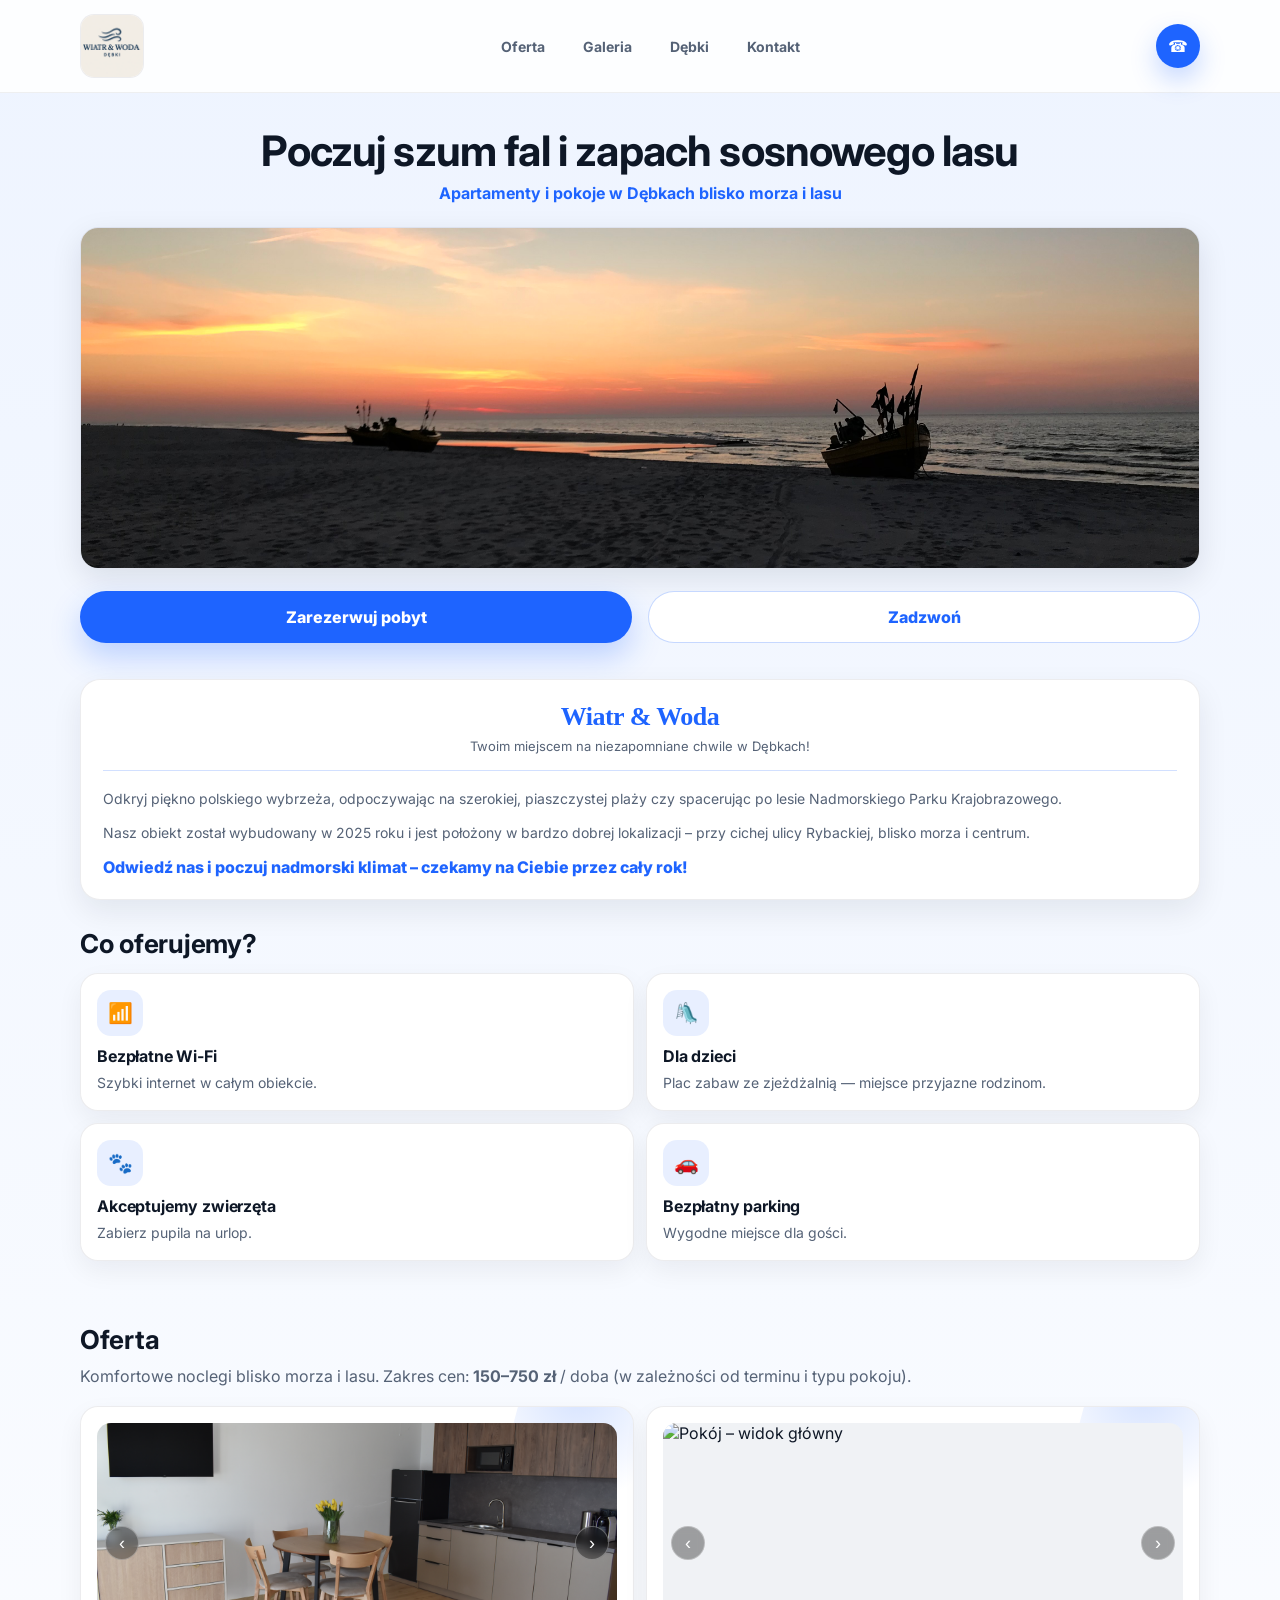
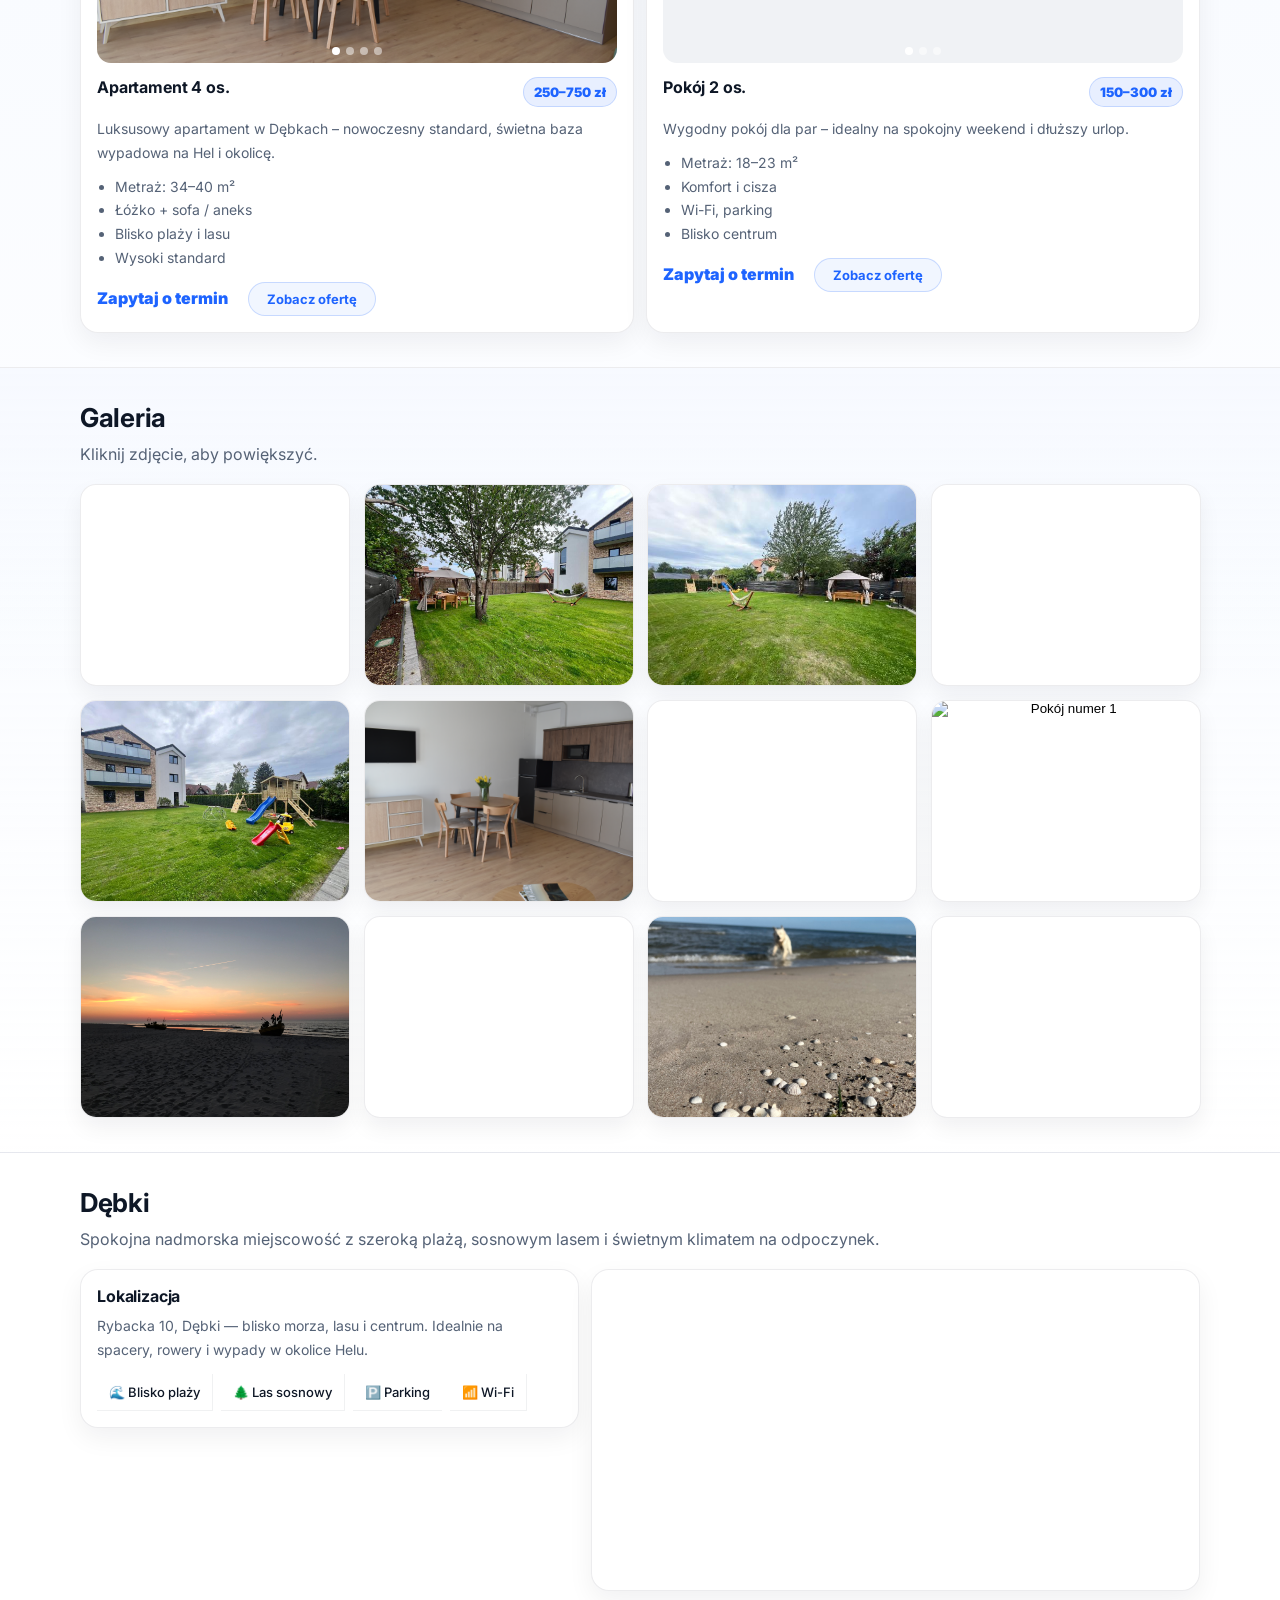
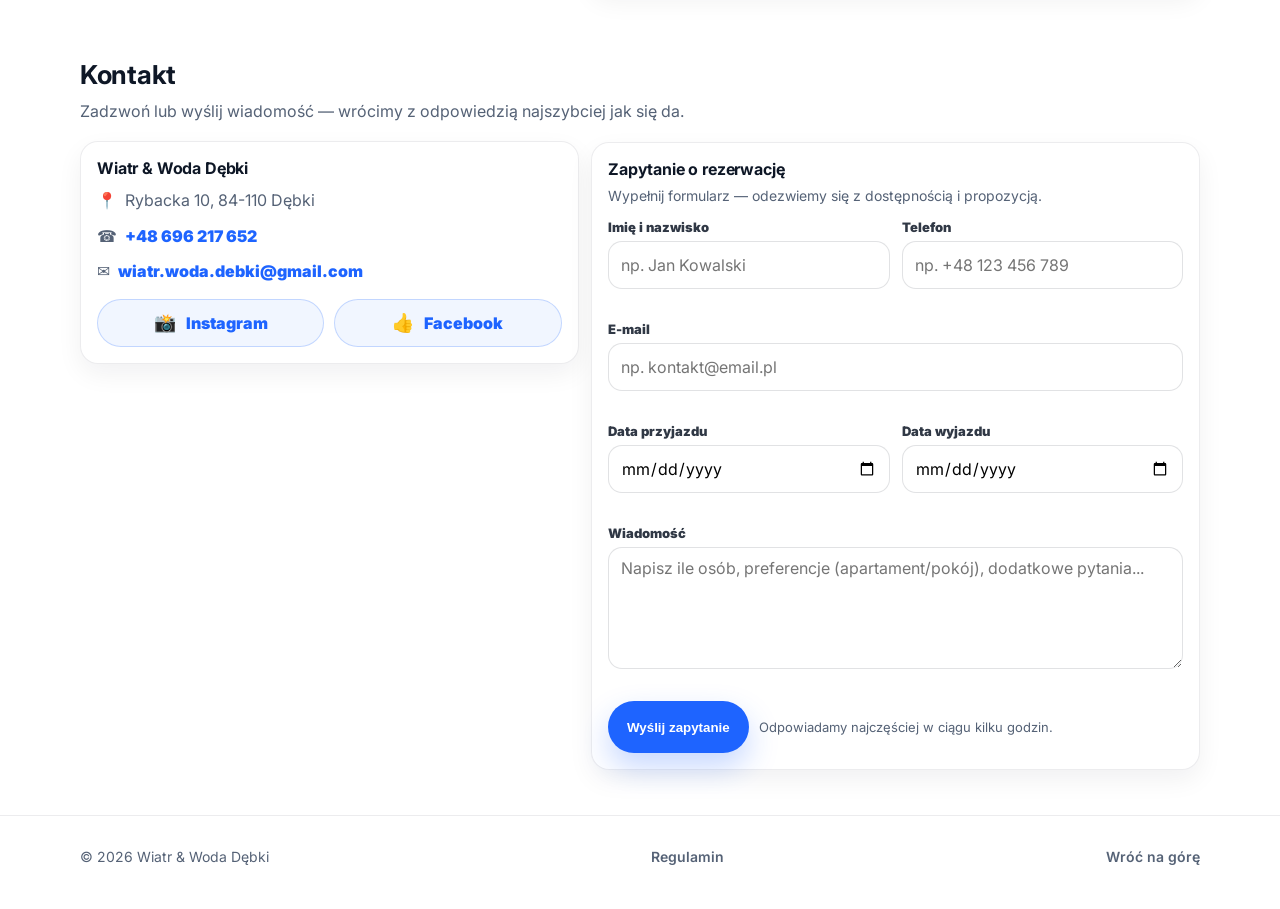
==== commit 679deb75: "Add 'Zobacz ofertę' buttons on index: apartments link to oferta.html, rooms to oferta.html#pokoje Co" ====
--- a/index.html
+++ b/index.html
@@ -200,6 +200,7 @@
               <li>Wysoki standard</li>
             </ul>
             <a class="offer__cta" href="#rezerwuj">Zapytaj o termin</a>
+            <a class="offer__cta offer__cta--secondary" href="oferta.html">Zobacz ofertę</a>
           </article>
 
           <article class="offer reveal" data-delay="0.10">
@@ -227,6 +228,7 @@
               <li>Blisko centrum</li>
             </ul>
             <a class="offer__cta" href="#rezerwuj">Zapytaj o termin</a>
+            <a class="offer__cta offer__cta--secondary" href="oferta.html#pokoje">Zobacz ofertę</a>
           </article>
         </div>
       </div>
--- a/style.css
+++ b/style.css
@@ -455,6 +455,15 @@
   font-weight: 900;
   color: var(--brand);
   text-decoration:none;
+}
+.offer__cta--secondary{
+  margin-left: 16px;
+  padding: 8px 18px;
+  border: 1px solid rgba(30,100,255,0.2);
+  background: rgba(30,100,255,0.06);
+  border-radius: 999px;
+  font-size: 13px;
+  font-weight: 700;
 }
 
 /* =========================
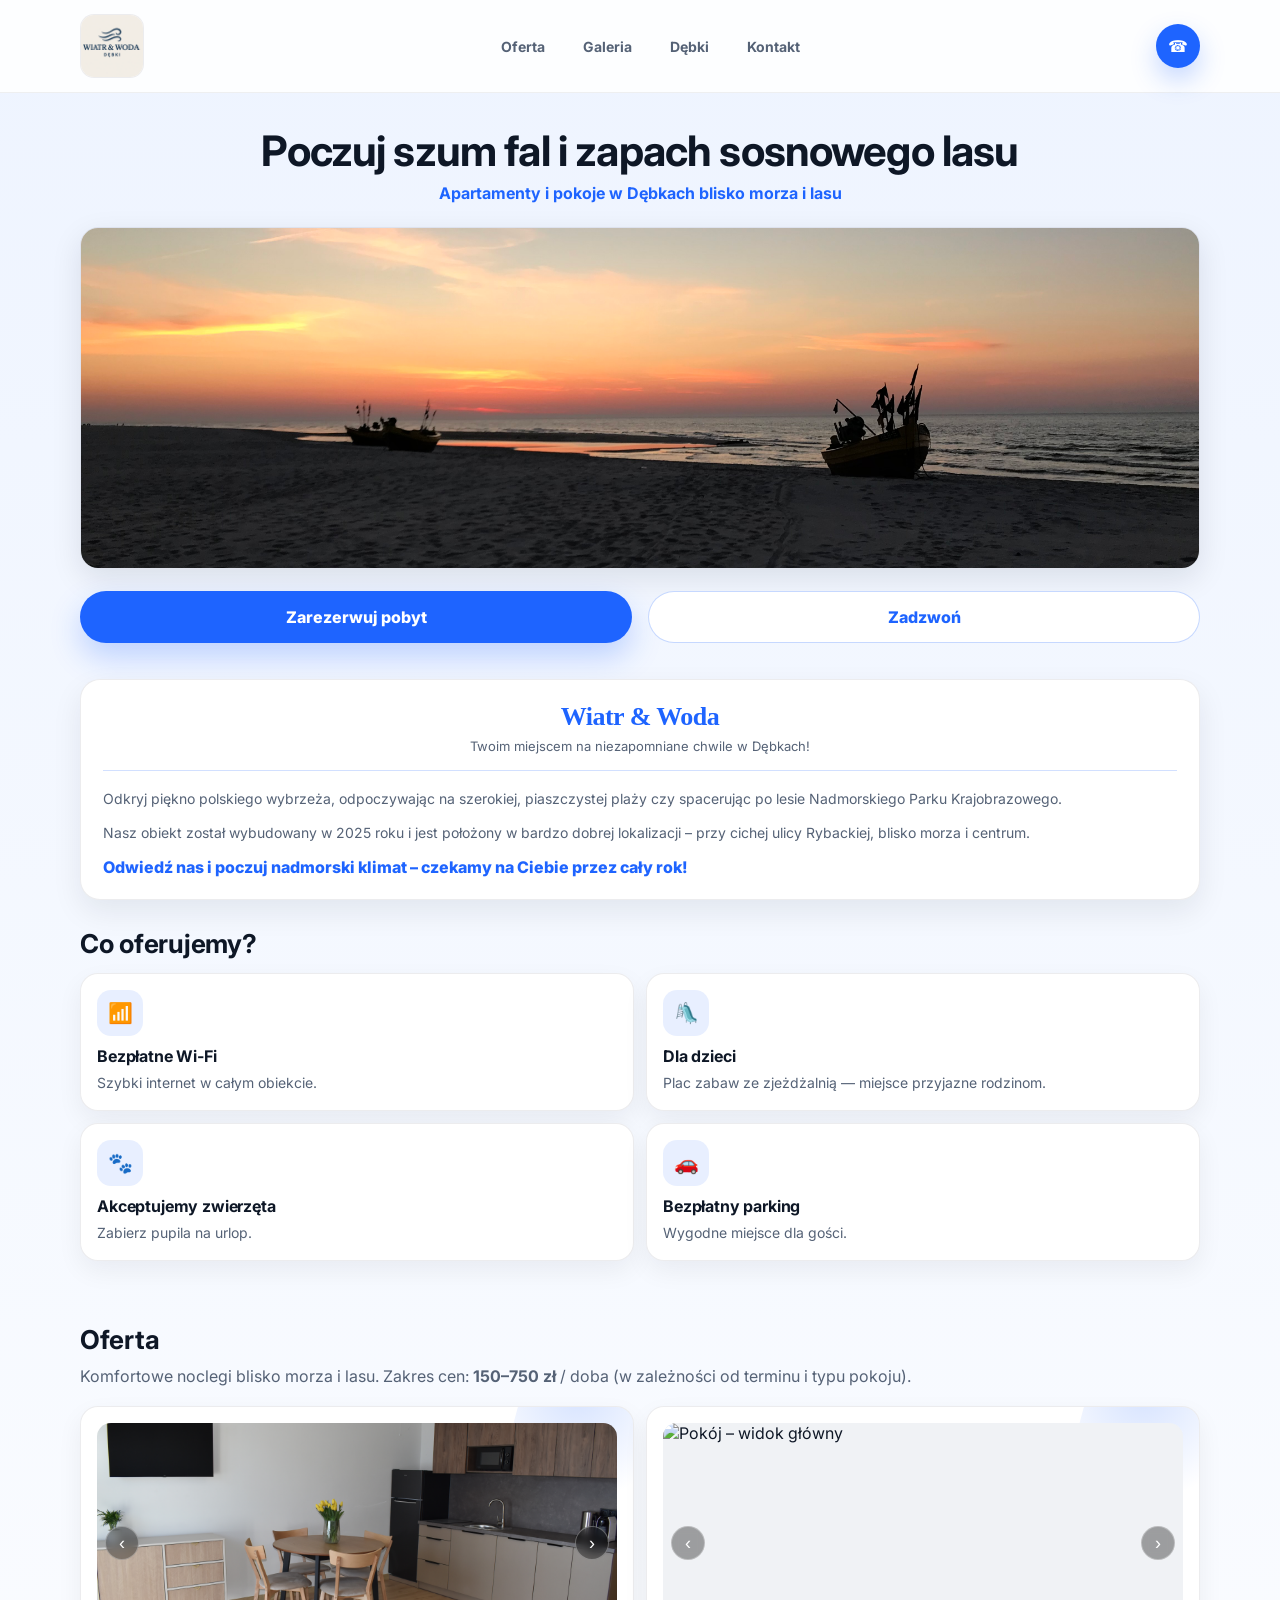
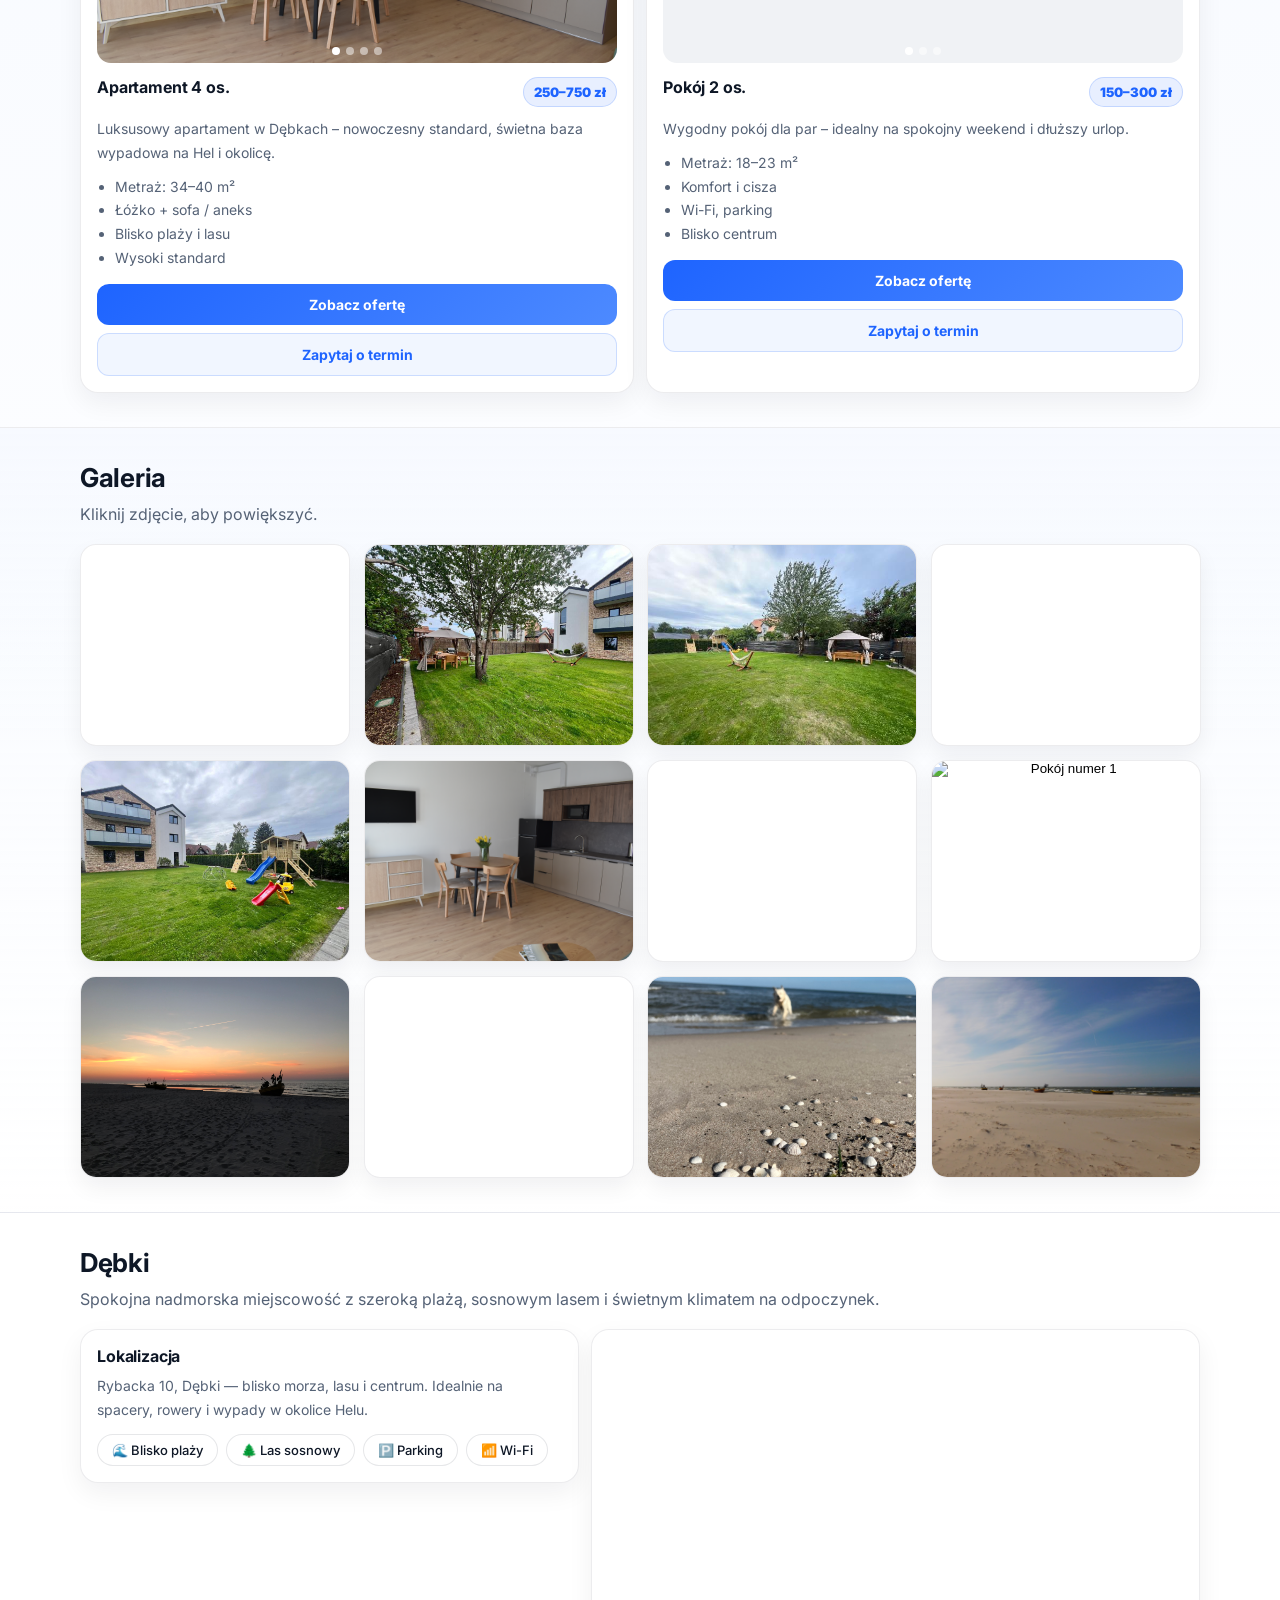
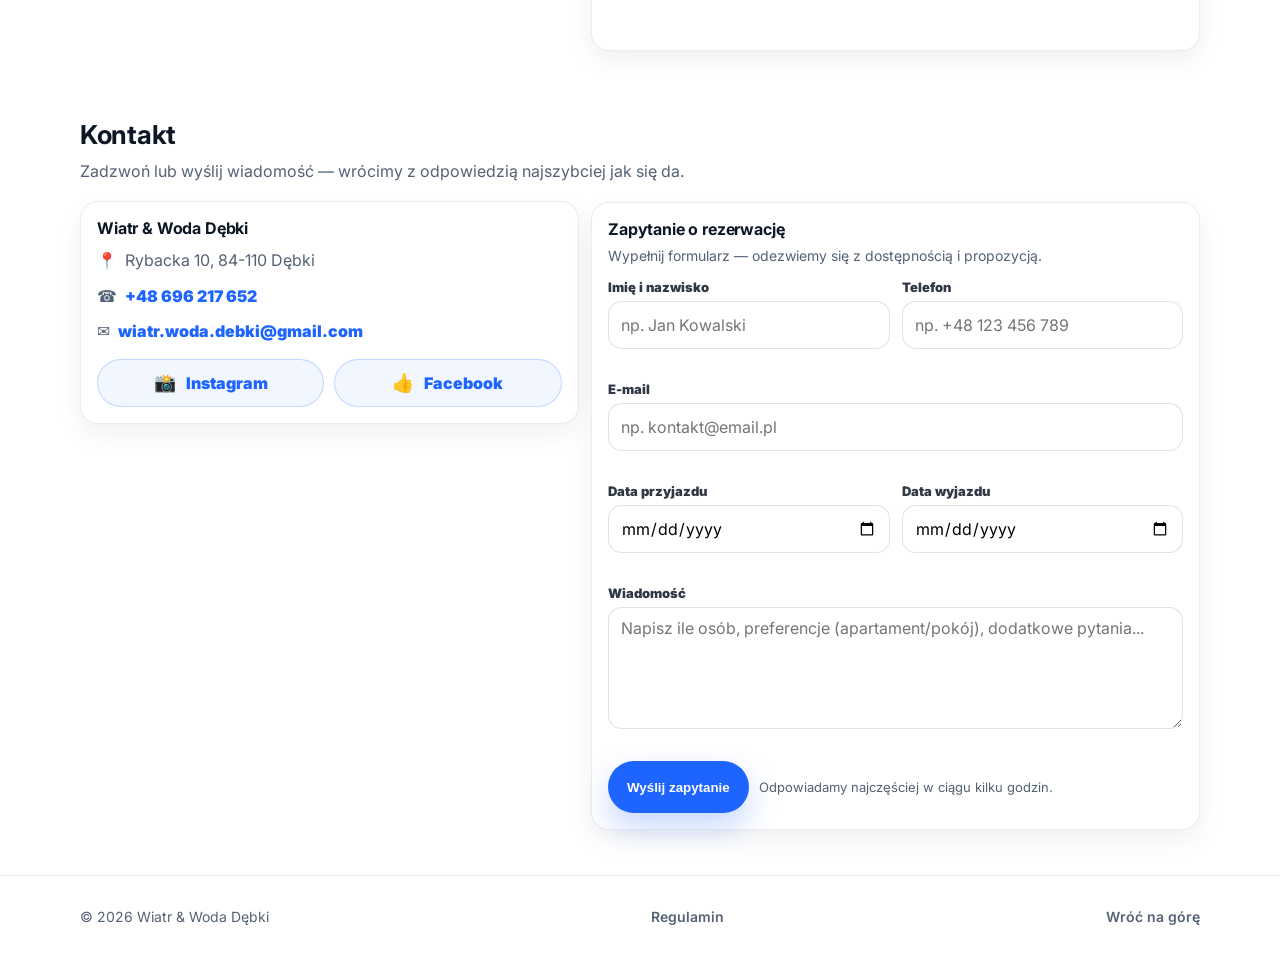
==== commit faaba9ed: "Redesign: pill-shaped chips (flex wrap), styled offer CTA buttons - Chips now display as rounded pil" ====
--- a/index.html
+++ b/index.html
@@ -199,8 +199,10 @@
               <li>Blisko plaży i lasu</li>
               <li>Wysoki standard</li>
             </ul>
-            <a class="offer__cta" href="#rezerwuj">Zapytaj o termin</a>
-            <a class="offer__cta offer__cta--secondary" href="oferta.html">Zobacz ofertę</a>
+            <div class="offer__ctas">
+              <a class="offer__cta" href="oferta.html">Zobacz ofertę</a>
+              <a class="offer__cta offer__cta--secondary" href="#rezerwuj">Zapytaj o termin</a>
+            </div>
           </article>
 
           <article class="offer reveal" data-delay="0.10">
@@ -227,8 +229,10 @@
               <li>Wi-Fi, parking</li>
               <li>Blisko centrum</li>
             </ul>
-            <a class="offer__cta" href="#rezerwuj">Zapytaj o termin</a>
-            <a class="offer__cta offer__cta--secondary" href="oferta.html#pokoje">Zobacz ofertę</a>
+            <div class="offer__ctas">
+              <a class="offer__cta" href="oferta.html#pokoje">Zobacz ofertę</a>
+              <a class="offer__cta offer__cta--secondary" href="#rezerwuj">Zapytaj o termin</a>
+            </div>
           </article>
         </div>
       </div>
--- a/style.css
+++ b/style.css
@@ -449,22 +449,32 @@
   line-height: 1.7;
   font-size: 14px;
 }
+.offer__ctas{
+  display: flex;
+  flex-direction: column;
+  gap: 8px;
+  margin-top: 14px;
+}
 .offer__cta{
-  display:inline-flex;
-  margin-top: 12px;
-  font-weight: 900;
+  display:flex;
+  align-items: center;
+  justify-content: center;
+  padding: 12px 20px;
+  font-weight: 700;
+  font-size: 14px;
+  color: #fff;
+  background: linear-gradient(135deg, var(--brand), #4d8aff);
+  text-decoration:none;
+  border-radius: 12px;
+  transition: opacity .2s;
+}
+.offer__cta:hover{ opacity: 0.85; }
+.offer__cta--secondary{
   color: var(--brand);
-  text-decoration:none;
-}
-.offer__cta--secondary{
-  margin-left: 16px;
-  padding: 8px 18px;
-  border: 1px solid rgba(30,100,255,0.2);
   background: rgba(30,100,255,0.06);
-  border-radius: 999px;
-  font-size: 13px;
-  font-weight: 700;
-}
+  border: 1px solid rgba(30,100,255,0.18);
+}
+.offer__cta--secondary:hover{ background: rgba(30,100,255,0.12); }
 
 /* =========================
    OFFER CAROUSEL
@@ -1372,28 +1382,23 @@
 
 /* ====== CHIPS (amenities) ====== */
 .chips{
-  display: grid;
-  grid-template-columns: 1fr;
-  gap: 0;
-  margin-top: 4px;
-  border: 1px solid rgba(14,23,38,0.08);
-  border-radius: 12px;
-  overflow: hidden;
+  display: flex;
+  flex-wrap: wrap;
+  gap: 6px;
+  margin-top: 8px;
+}
+.chip{
+  display: inline-flex;
+  align-items: center;
+  padding: 7px 14px;
+  border: 1px solid rgba(14,23,38,0.1);
   background: #fff;
-}
-.chip{
-  display: flex;
-  align-items: center;
-  gap: 8px;
-  padding: 10px 12px;
-  border: none;
-  border-bottom: 1px solid rgba(14,23,38,0.06);
-  background: transparent;
-  border-radius: 0;
+  border-radius: 999px;
   font-size: 13px;
   font-weight: 500;
   color: var(--text);
   line-height: 1.3;
+  white-space: nowrap;
 }
 .chips[data-collapsed="true"] .chip--more{
   display: none;
@@ -1409,23 +1414,9 @@
   padding: 8px 16px;
   border-radius: 999px;
 }
-@media(min-width:680px){
-  .chips{
-    grid-template-columns: 1fr 1fr;
-  }
-  .chip{
-    border-right: 1px solid rgba(14,23,38,0.06);
-  }
-  .chip:nth-child(2n){ border-right: none; }
-}
 @media(min-width:820px){
-  .chips{
-    grid-template-columns: repeat(3, 1fr);
-  }
-  .chip:nth-child(2n){ border-right: 1px solid rgba(14,23,38,0.06); }
-  .chip:nth-child(3n){ border-right: none; }
   .chips[data-collapsed="true"] .chip--more{
-    display: flex;
+    display: inline-flex;
   }
   .chips__toggle{
     display: none;
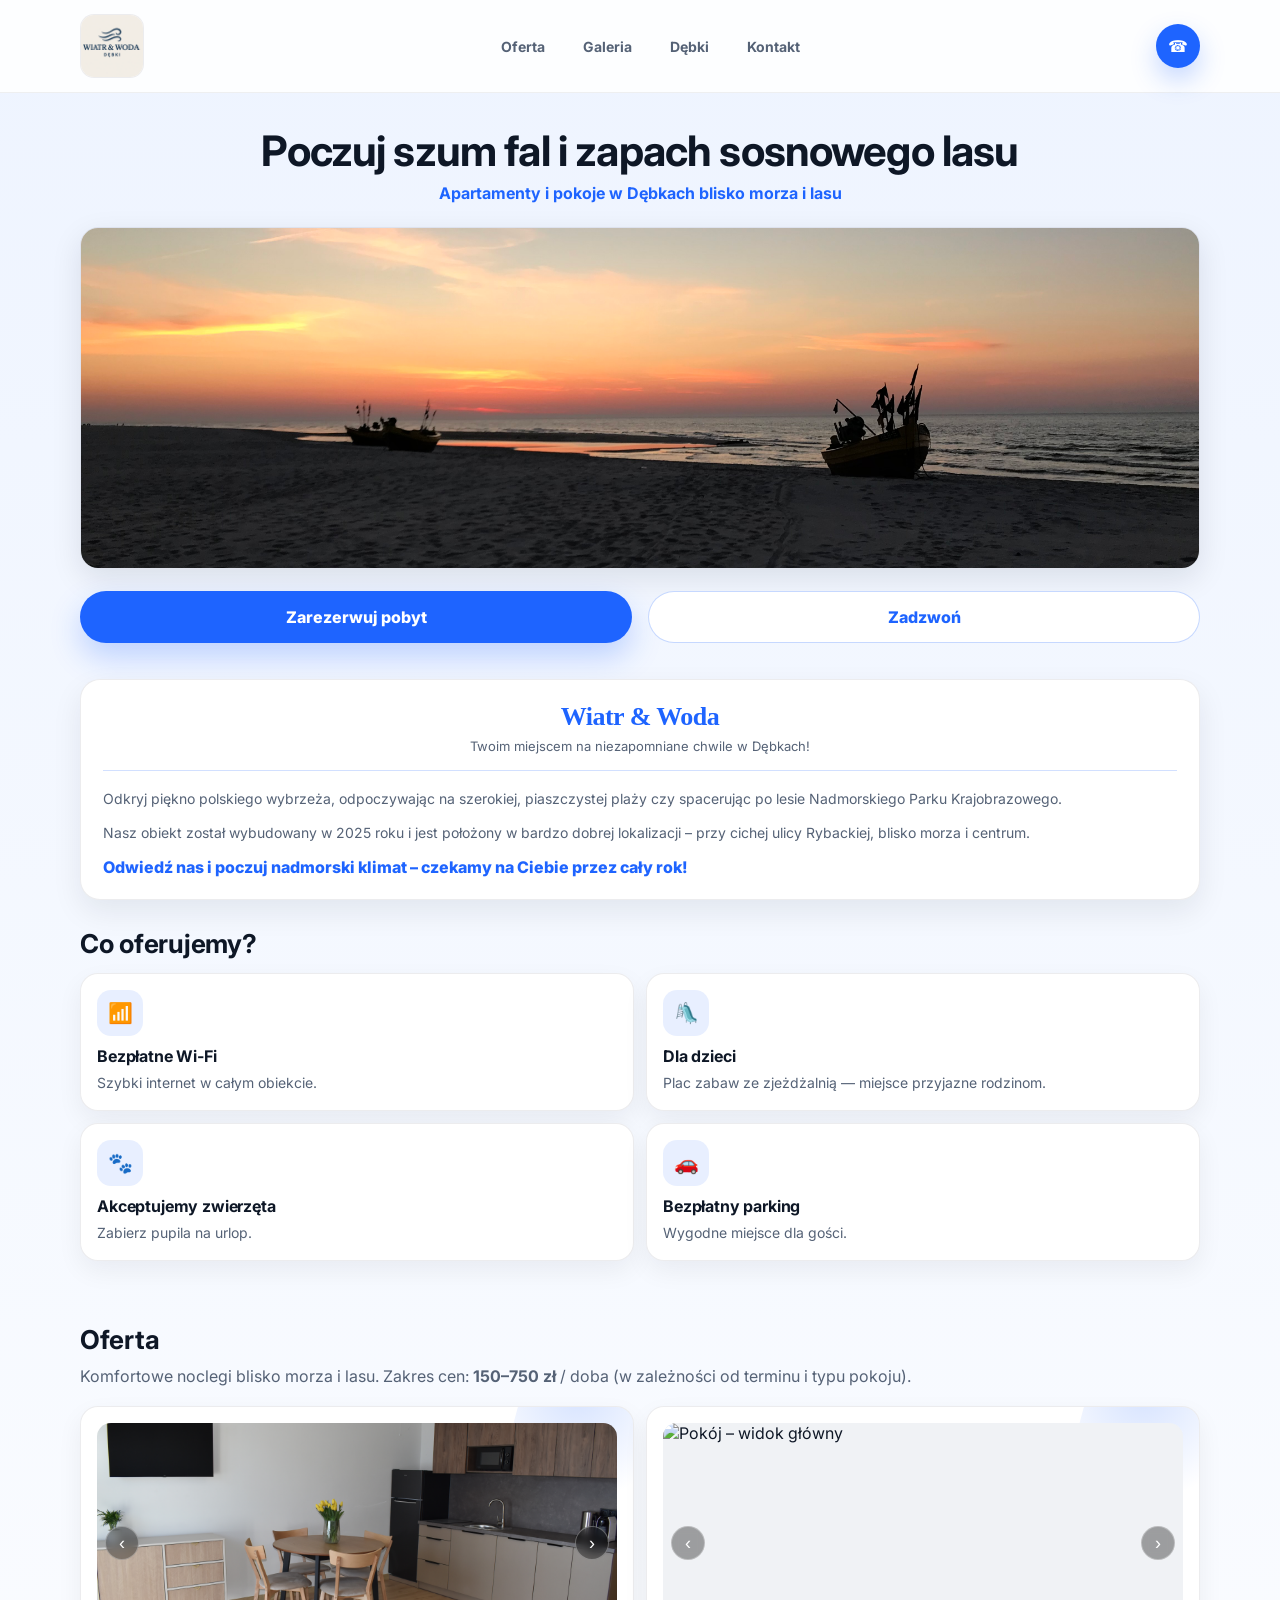
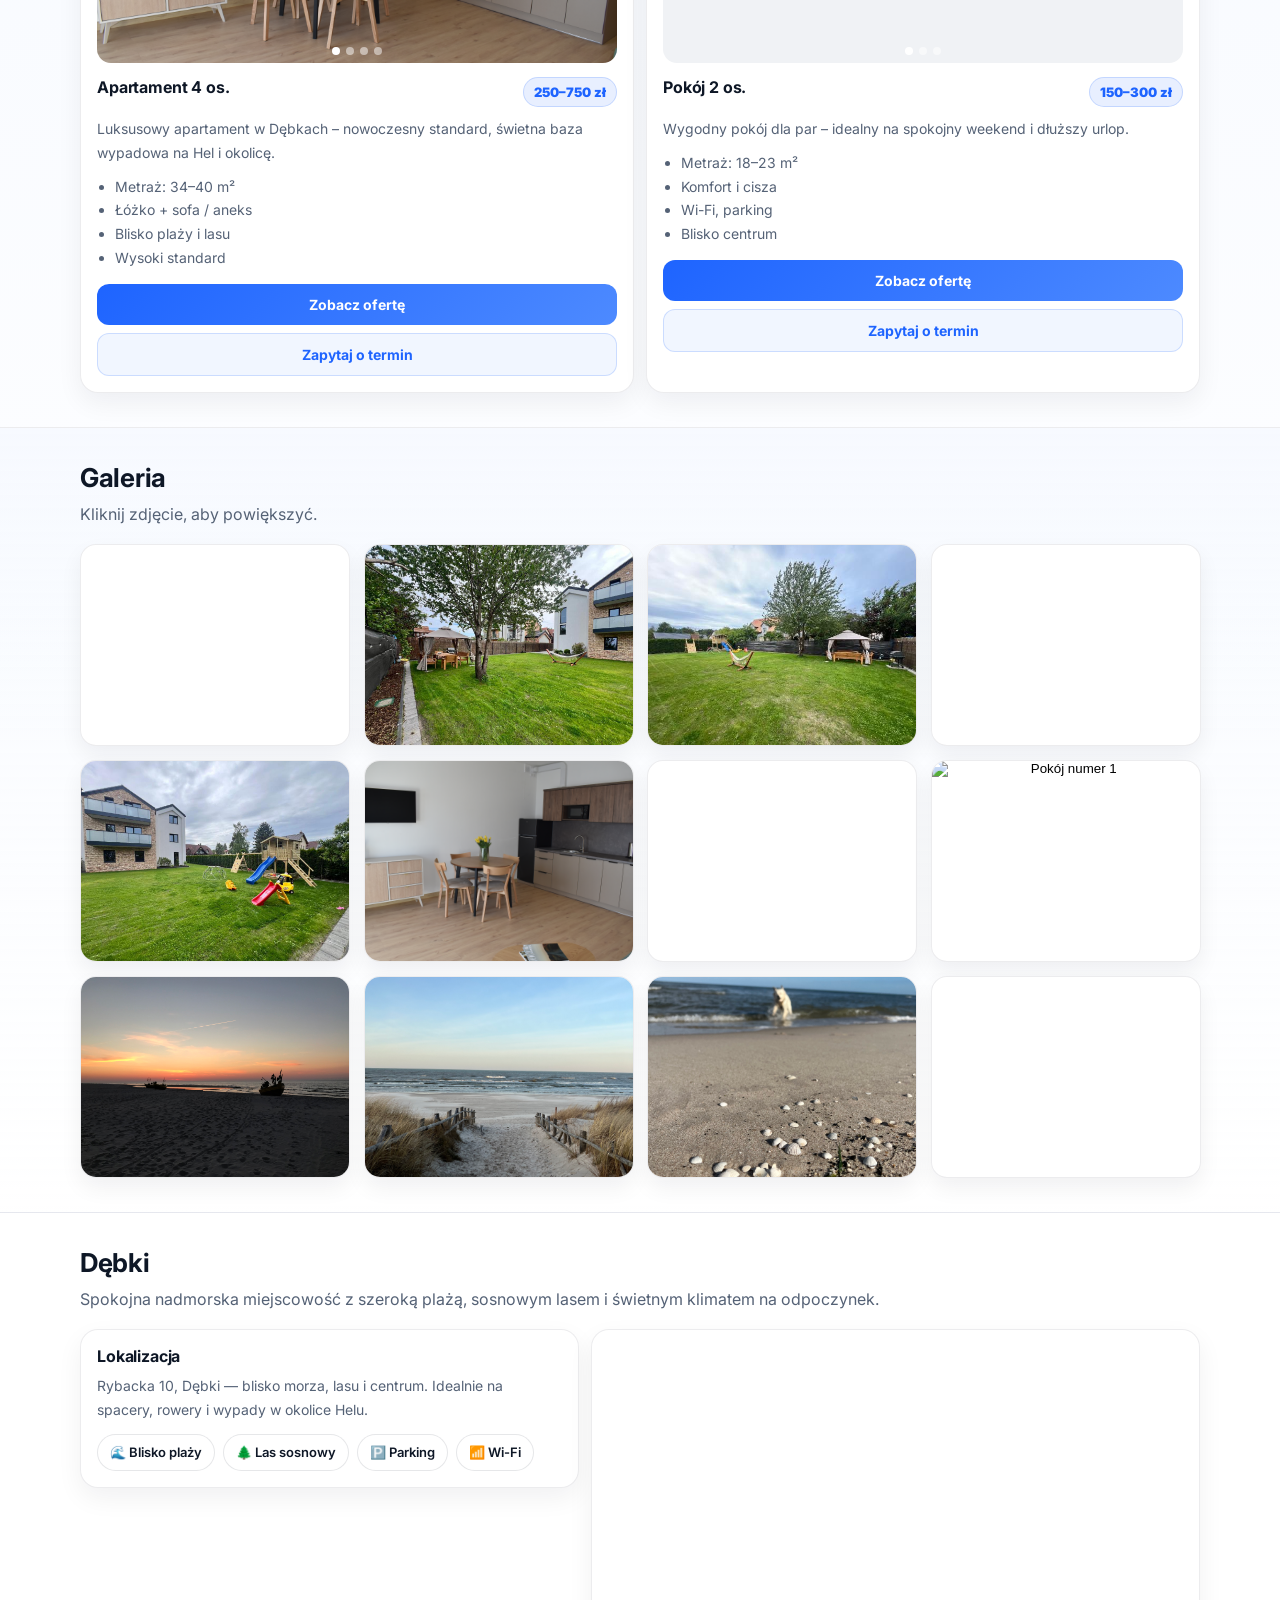
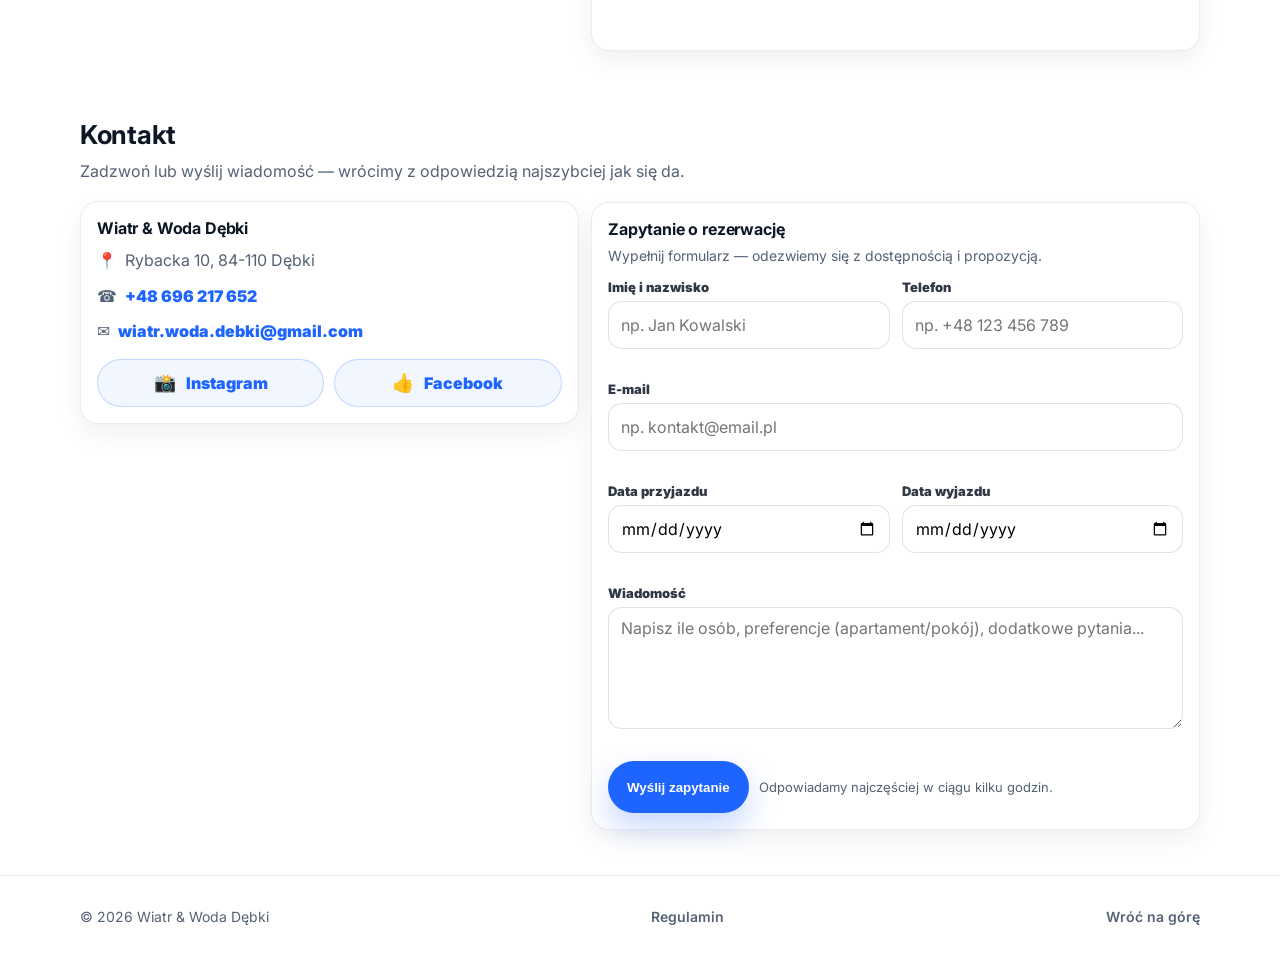
==== commit 38c2d1e7: "Zwierzęta akceptowane, remove Obiekt wolnostojący, add mobile offer CTA button Co-Authored-By: Claud" ====
--- a/index.html
+++ b/index.html
@@ -103,6 +103,7 @@
           <!-- UWAGA: ten przycisk ma iść do formularza, inny anchor niż menu Kontakt -->
           <a class="btn btn--primary" href="#rezerwuj">Zarezerwuj pobyt</a>
           <a class="btn btn--ghost" href="tel:+48696217652">Zadzwoń</a>
+          <a class="btn btn--offer-mobile" href="oferta.html">Zobacz ofertę</a>
         </div>
       </div>
     </section>
--- a/style.css
+++ b/style.css
@@ -267,6 +267,32 @@
 }
 .btn--ghost:hover{ background: rgba(30,100,255,0.06); }
 
+/* "Zobacz ofertę" – only on mobile */
+.btn--offer-mobile{
+  display: flex;
+  align-items: center;
+  justify-content: center;
+  width: 100%;
+  padding: 14px 24px;
+  background: linear-gradient(135deg, #1E64FF 0%, #6C3AFF 100%);
+  color: #fff;
+  font-weight: 800;
+  font-size: 15px;
+  border: none;
+  border-radius: 14px;
+  text-decoration: none;
+  letter-spacing: 0.01em;
+  box-shadow: 0 4px 18px rgba(30,100,255,0.3);
+  transition: opacity .2s, transform .2s;
+}
+.btn--offer-mobile:hover{
+  opacity: .9;
+  transform: translateY(-1px);
+}
+@media(min-width:680px){
+  .btn--offer-mobile{ display: none; }
+}
+
 .btn--form{
   width: 100%;
 }
@@ -1386,6 +1412,7 @@
   flex-wrap: wrap;
   gap: 6px;
   margin-top: 8px;
+  max-width: 100%;
 }
 .chip{
   display: inline-flex;
@@ -1398,7 +1425,7 @@
   font-weight: 500;
   color: var(--text);
   line-height: 1.3;
-  white-space: nowrap;
+  max-width: 100%;
 }
 .chips[data-collapsed="true"] .chip--more{
   display: none;
@@ -1710,3 +1737,123 @@
     top: auto;
   }
 }
+/* ===========================
+   FIX: Udogodnienia (mobile)
+   WKLEJ NA KONIEC style.css
+   =========================== */
+
+/* Bazowo: chipsy jako "pigułki", nie tabela */
+.chips{
+  display: flex;
+  flex-wrap: wrap;
+  gap: 10px;
+  align-items: center;
+}
+
+.chip{
+  display: inline-flex;
+  align-items: center;
+  justify-content: center;
+  padding: 10px 12px;
+  border-radius: 999px;
+  border: 1px solid rgba(14,23,38,0.10);
+  background: #fff;
+  line-height: 1.15;
+  font-weight: 600;
+  max-width: 100%;
+  white-space: normal;      /* pozwala łamać tekst */
+  text-align: center;
+}
+
+/* Ukrywanie/ pokazywanie "więcej" */
+.chips[data-collapsed="true"] .chip--more{ display: none; }
+.chips[data-collapsed="false"] .chip--more{ display: inline-flex; }
+
+/* Sekcja amen — wymuś normalny layout na mobilce */
+@media (max-width: 720px){
+  .amen{
+    display: block !important;   /* zabija układ "tabelkowy" */
+  }
+
+  .amen .h2{
+    margin-bottom: 10px;
+  }
+
+  /* przycisk "Pokaż więcej" — pod chipsami, na całą szerokość */
+  .chips__toggle{
+    width: 100%;
+    margin-top: 12px;
+    padding: 12px 14px;
+    border-radius: 999px;
+    border: 1px solid rgba(30,100,255,0.25);
+    background: rgba(30,100,255,0.08);
+    font-weight: 800;
+  }
+}
+@media (max-width: 720px){
+  .amen *{
+    box-sizing: border-box;
+  }
+  .amen .chip{
+    width: auto !important;
+    border-bottom: 1px solid rgba(14,23,38,0.10) !important; /* jeśli było “tabelkowo” */
+  }
+}
+/* =========================
+   UDOgodnienia – sekcja (fix)
+   ========================= */
+
+.amenSection{
+  background: #fff;
+  border: 1px solid var(--border);
+  border-radius: 18px;
+  box-shadow: 0 10px 26px rgba(14,23,38,0.06);
+  padding: 14px;
+}
+
+/* nagłówek + toggle w jednej linii */
+.amenSection > .h2{
+  margin: 0;
+}
+
+.amenSection{
+  display: grid;
+  grid-template-columns: 1fr auto;
+  grid-template-areas:
+    "title toggle"
+    "chips chips";
+  gap: 10px 12px;
+  align-items: center;
+}
+
+.amenSection > .h2{ grid-area: title; }
+.amenSection > .chips__toggle{ grid-area: toggle; margin-top: 0; }
+.amenSection > .chips{ grid-area: chips; margin-top: 0; }
+
+/* chips – normalnie, bez “tabelki” */
+.amenSection .chips{
+  display:flex;
+  flex-wrap:wrap;
+  gap: 8px;
+}
+
+/* toggle – estetycznie */
+.amenSection .chips__toggle{
+  white-space: nowrap;
+  padding: 8px 14px;
+  border-radius: 999px;
+}
+
+/* na bardzo wąskich ekranach toggle pod tytułem */
+@media (max-width: 380px){
+  .amenSection{
+    grid-template-columns: 1fr;
+    grid-template-areas:
+      "title"
+      "toggle"
+      "chips";
+  }
+  .amenSection > .chips__toggle{
+    width: 100%;
+  }
+}
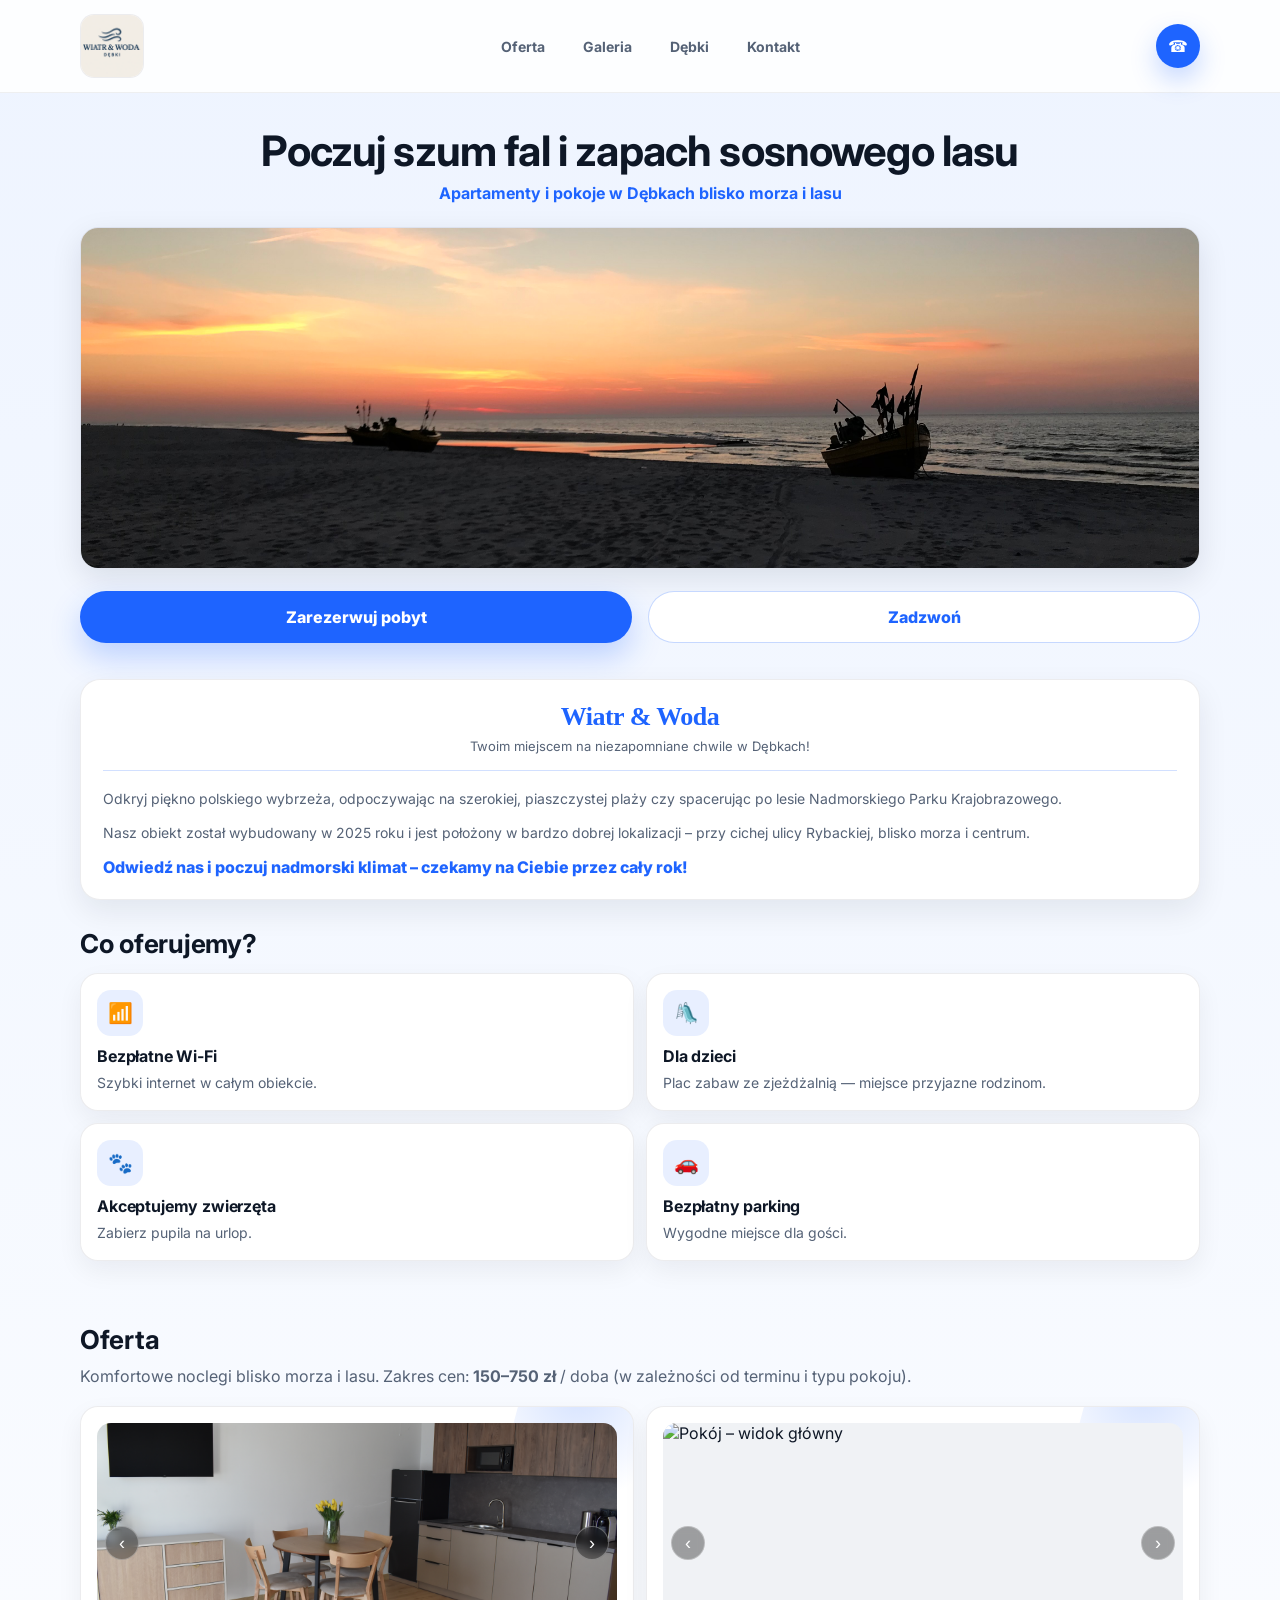
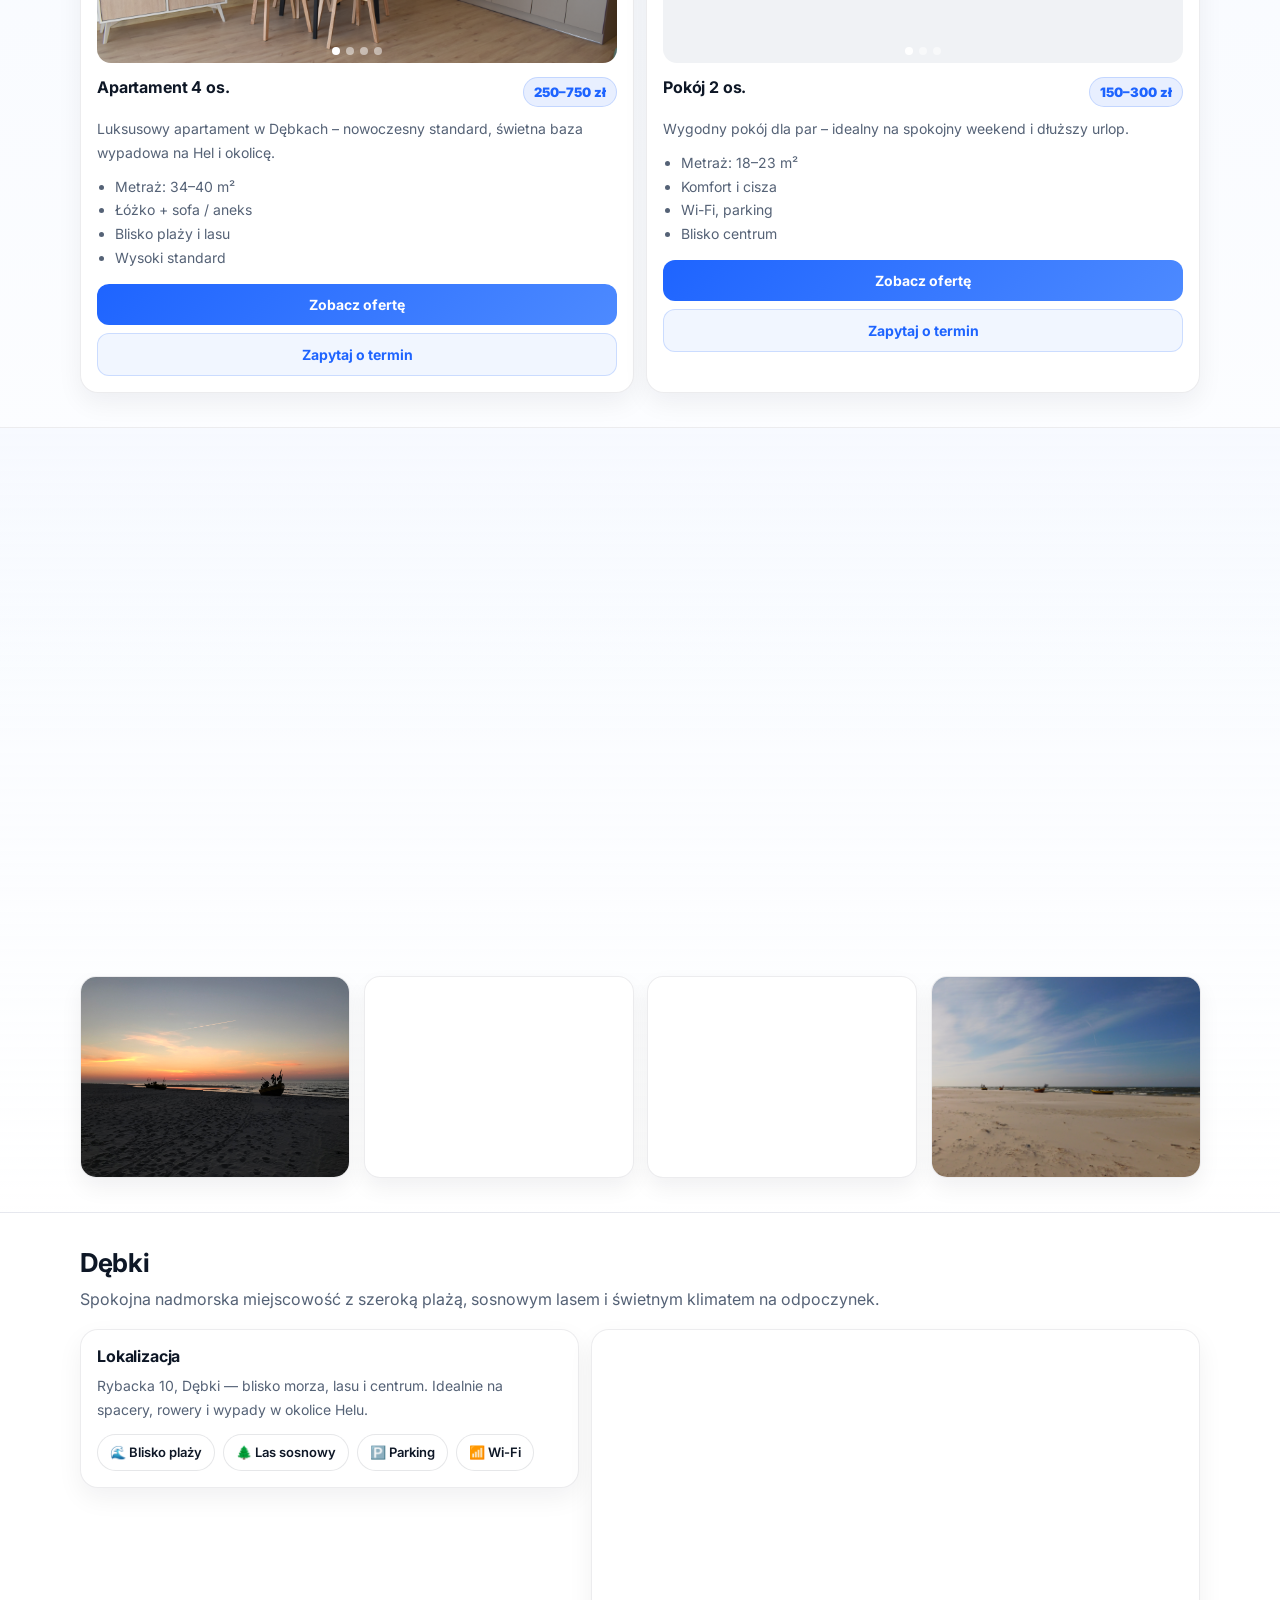
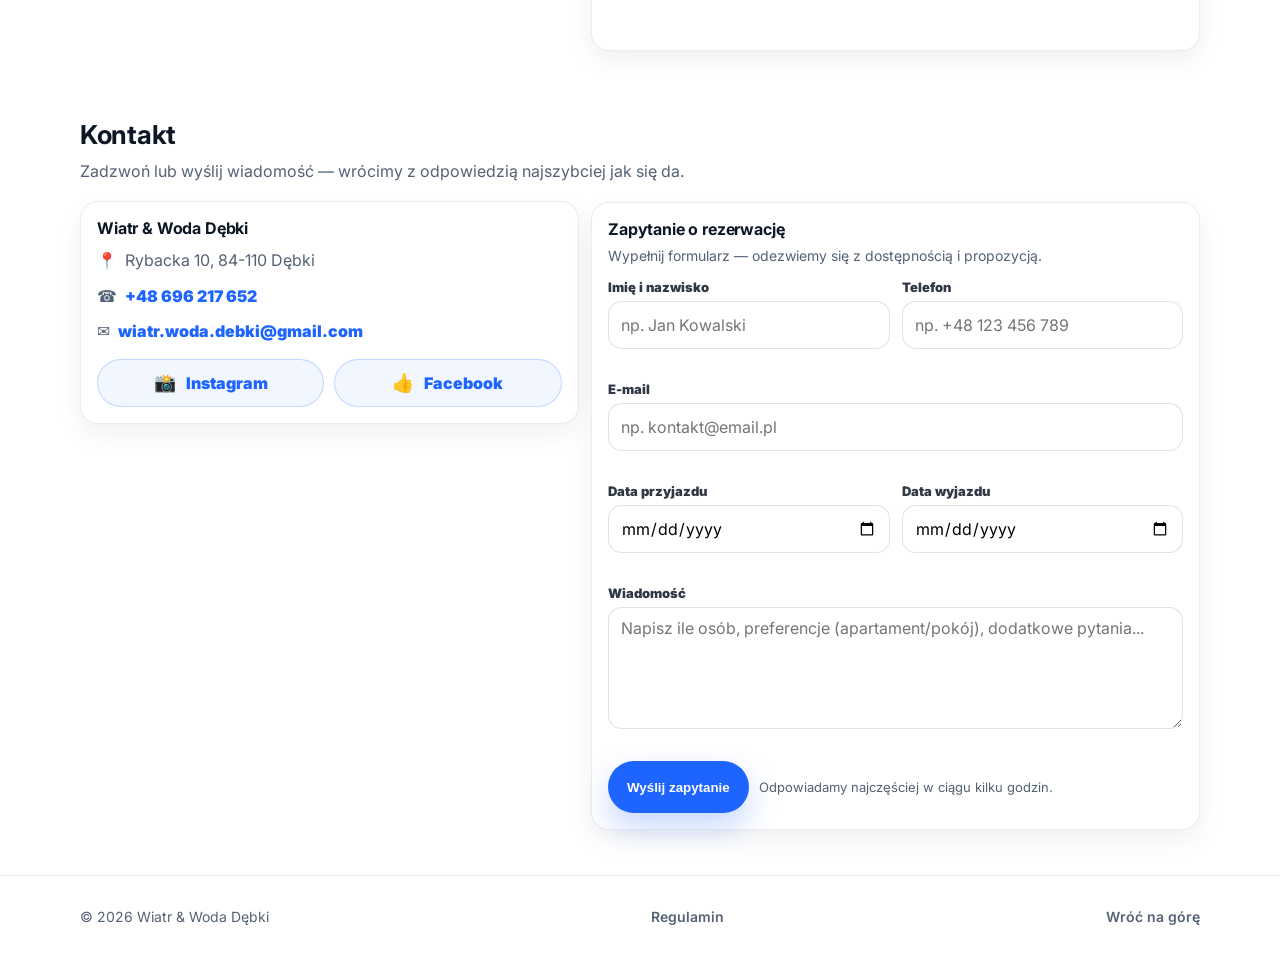
==== commit 3731d122: "Remove Zobacz ofertę button from hero section Co-Authored-By: Claude Opus 4.6 <noreply@anthropic.com" ====
--- a/index.html
+++ b/index.html
@@ -103,7 +103,6 @@
           <!-- UWAGA: ten przycisk ma iść do formularza, inny anchor niż menu Kontakt -->
           <a class="btn btn--primary" href="#rezerwuj">Zarezerwuj pobyt</a>
           <a class="btn btn--ghost" href="tel:+48696217652">Zadzwoń</a>
-          <a class="btn btn--offer-mobile" href="oferta.html">Zobacz ofertę</a>
         </div>
       </div>
     </section>
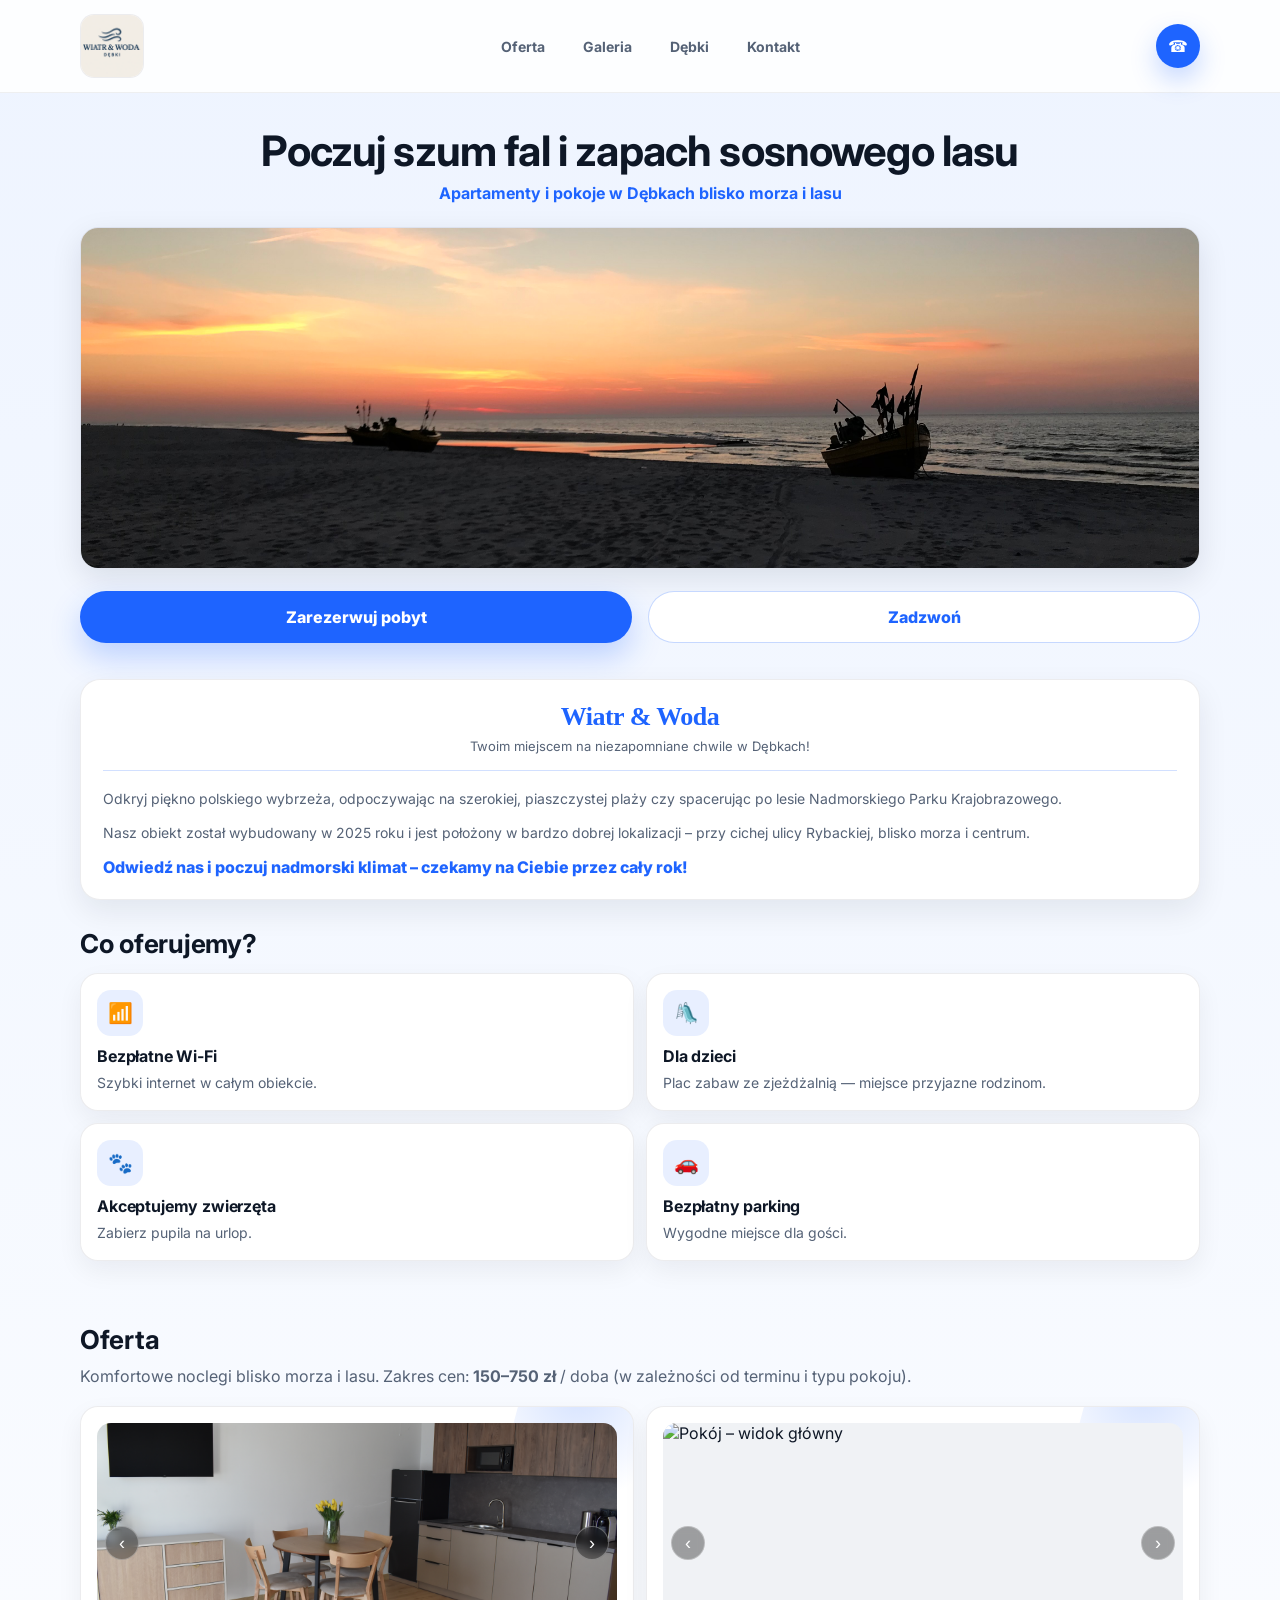
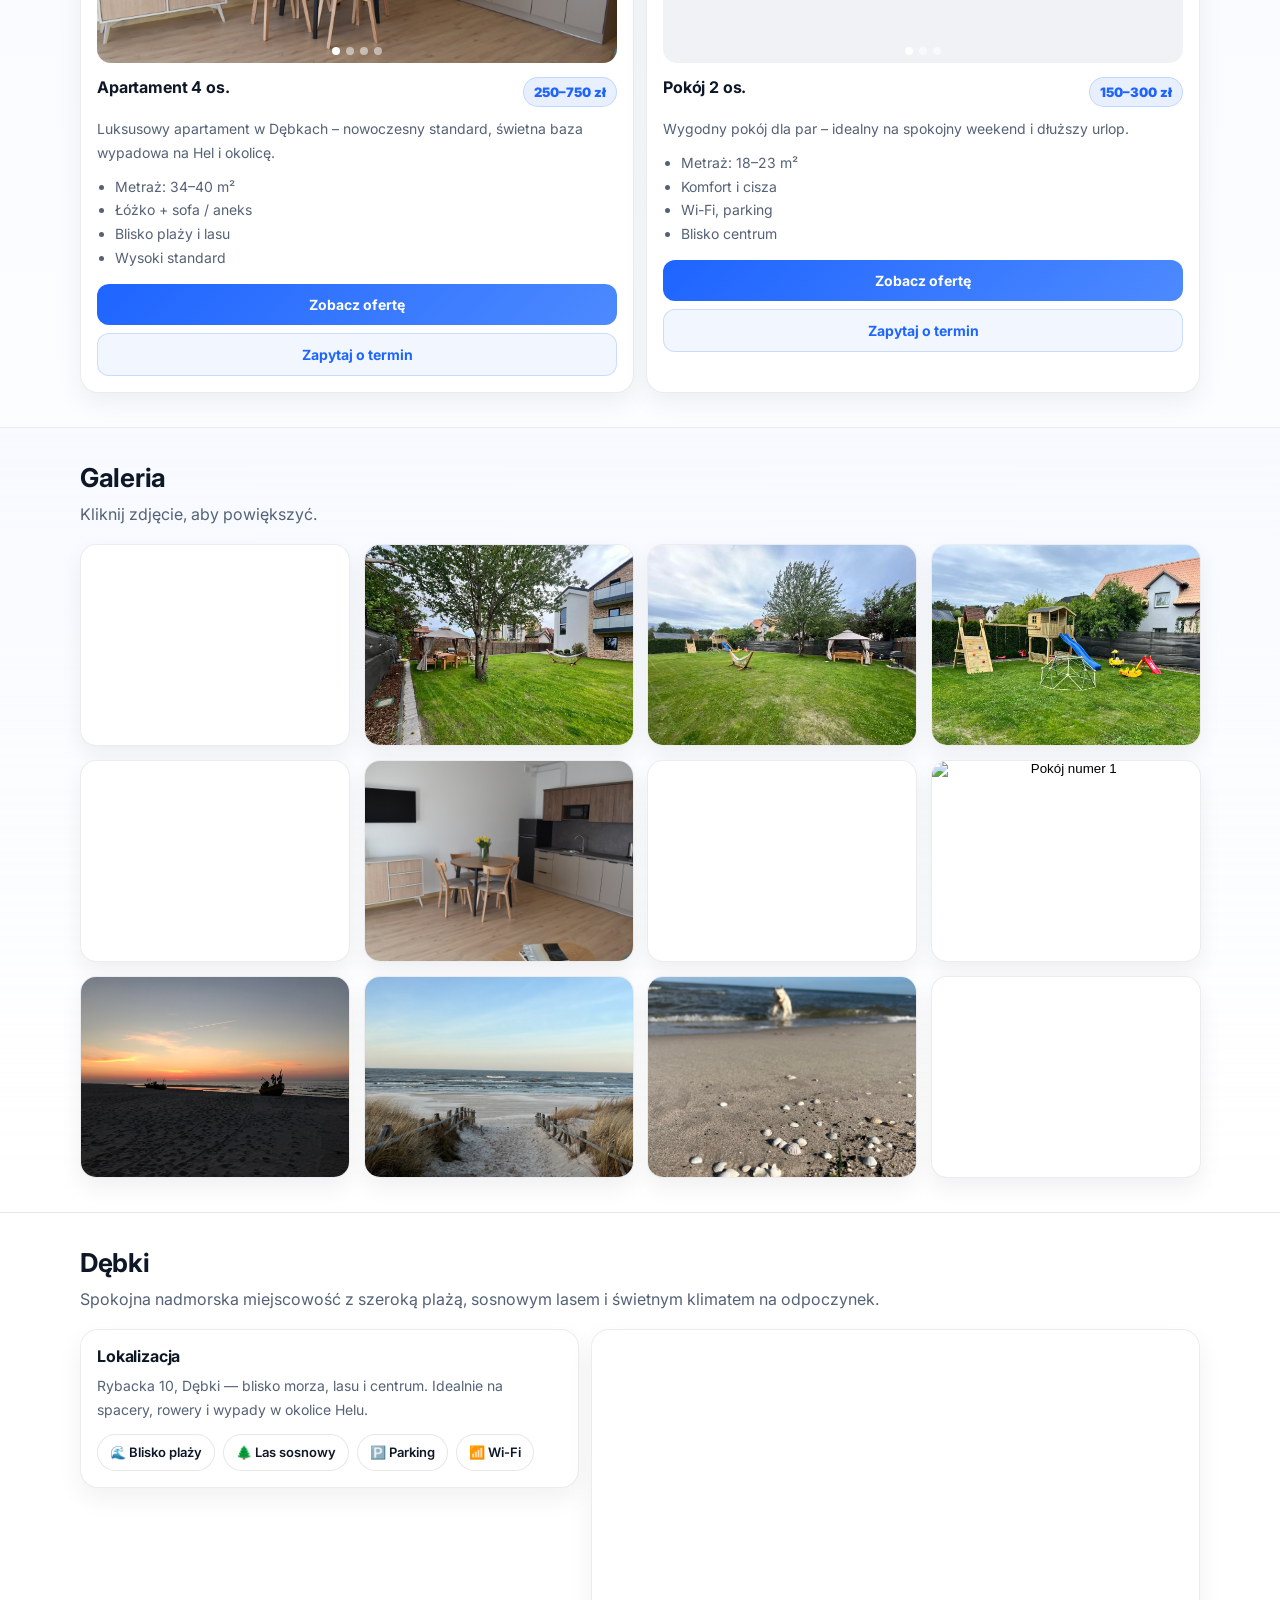
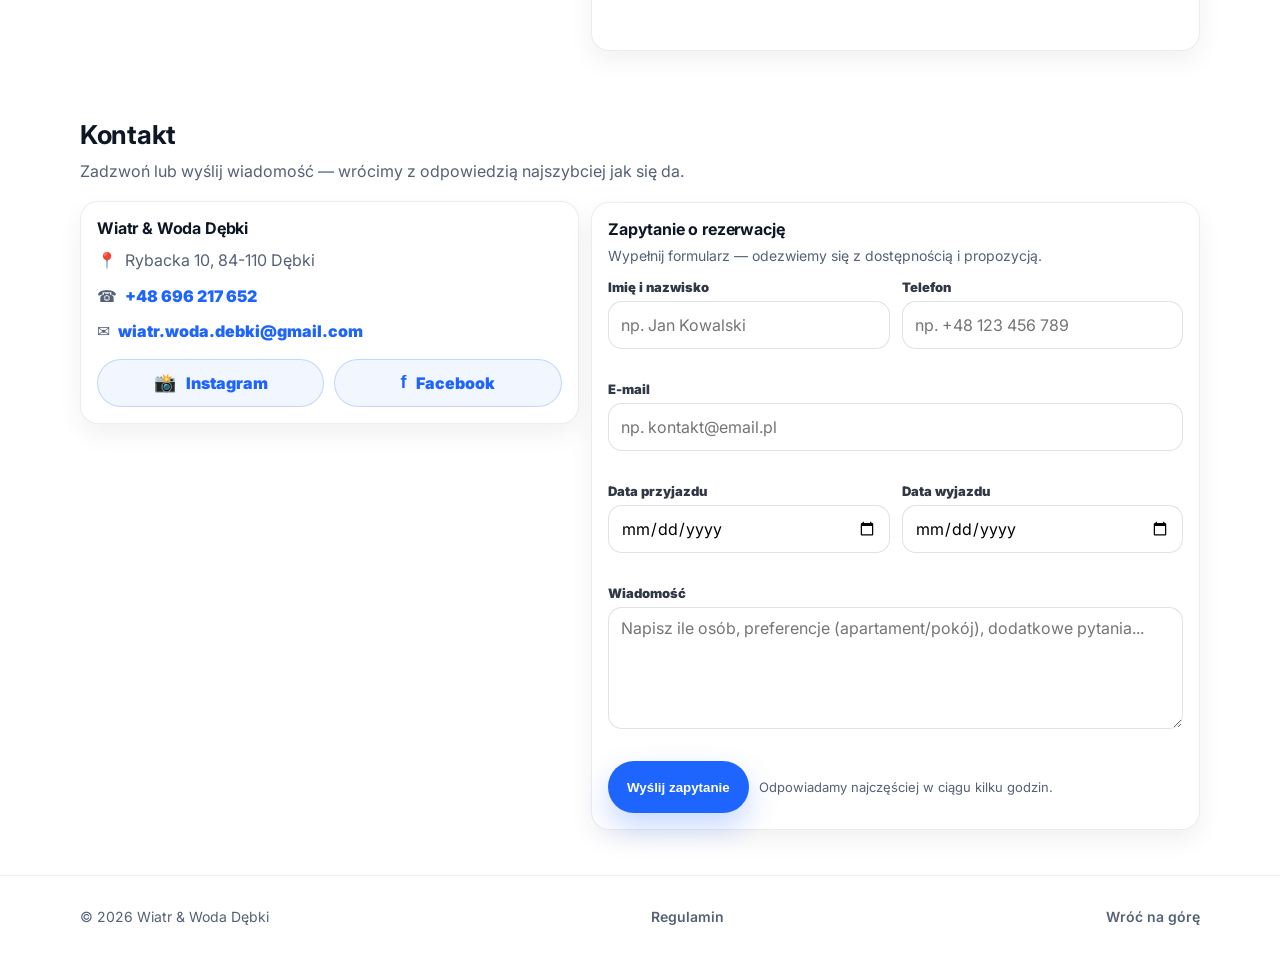
==== commit 0e21cd57: "Change Facebook icon from thumbs up to 'f' letter Co-Authored-By: Claude Opus 4.6 <noreply@anthropic" ====
--- a/index.html
+++ b/index.html
@@ -391,7 +391,7 @@
                 </a>
 
                 <a class="social__btn" href="https://www.facebook.com/p/Wiatr-Woda-D%C4%99bki-61576469287996/" target="_blank" rel="noopener noreferrer" aria-label="Facebook">
-                  <span class="social__icon" aria-hidden="true">👍</span>
+                  <span class="social__icon" aria-hidden="true" style="font-family:sans-serif;font-weight:900;">f</span>
                   Facebook
                 </a>
               </div>
--- a/style.css
+++ b/style.css
@@ -1765,8 +1765,10 @@
   text-align: center;
 }
 
-/* Ukrywanie/ pokazywanie "więcej" */
-.chips[data-collapsed="true"] .chip--more{ display: none; }
+/* Ukrywanie/ pokazywanie "więcej" — only on mobile */
+@media (max-width: 819px){
+  .chips[data-collapsed="true"] .chip--more{ display: none; }
+}
 .chips[data-collapsed="false"] .chip--more{ display: inline-flex; }
 
 /* Sekcja amen — wymuś normalny layout na mobilce */
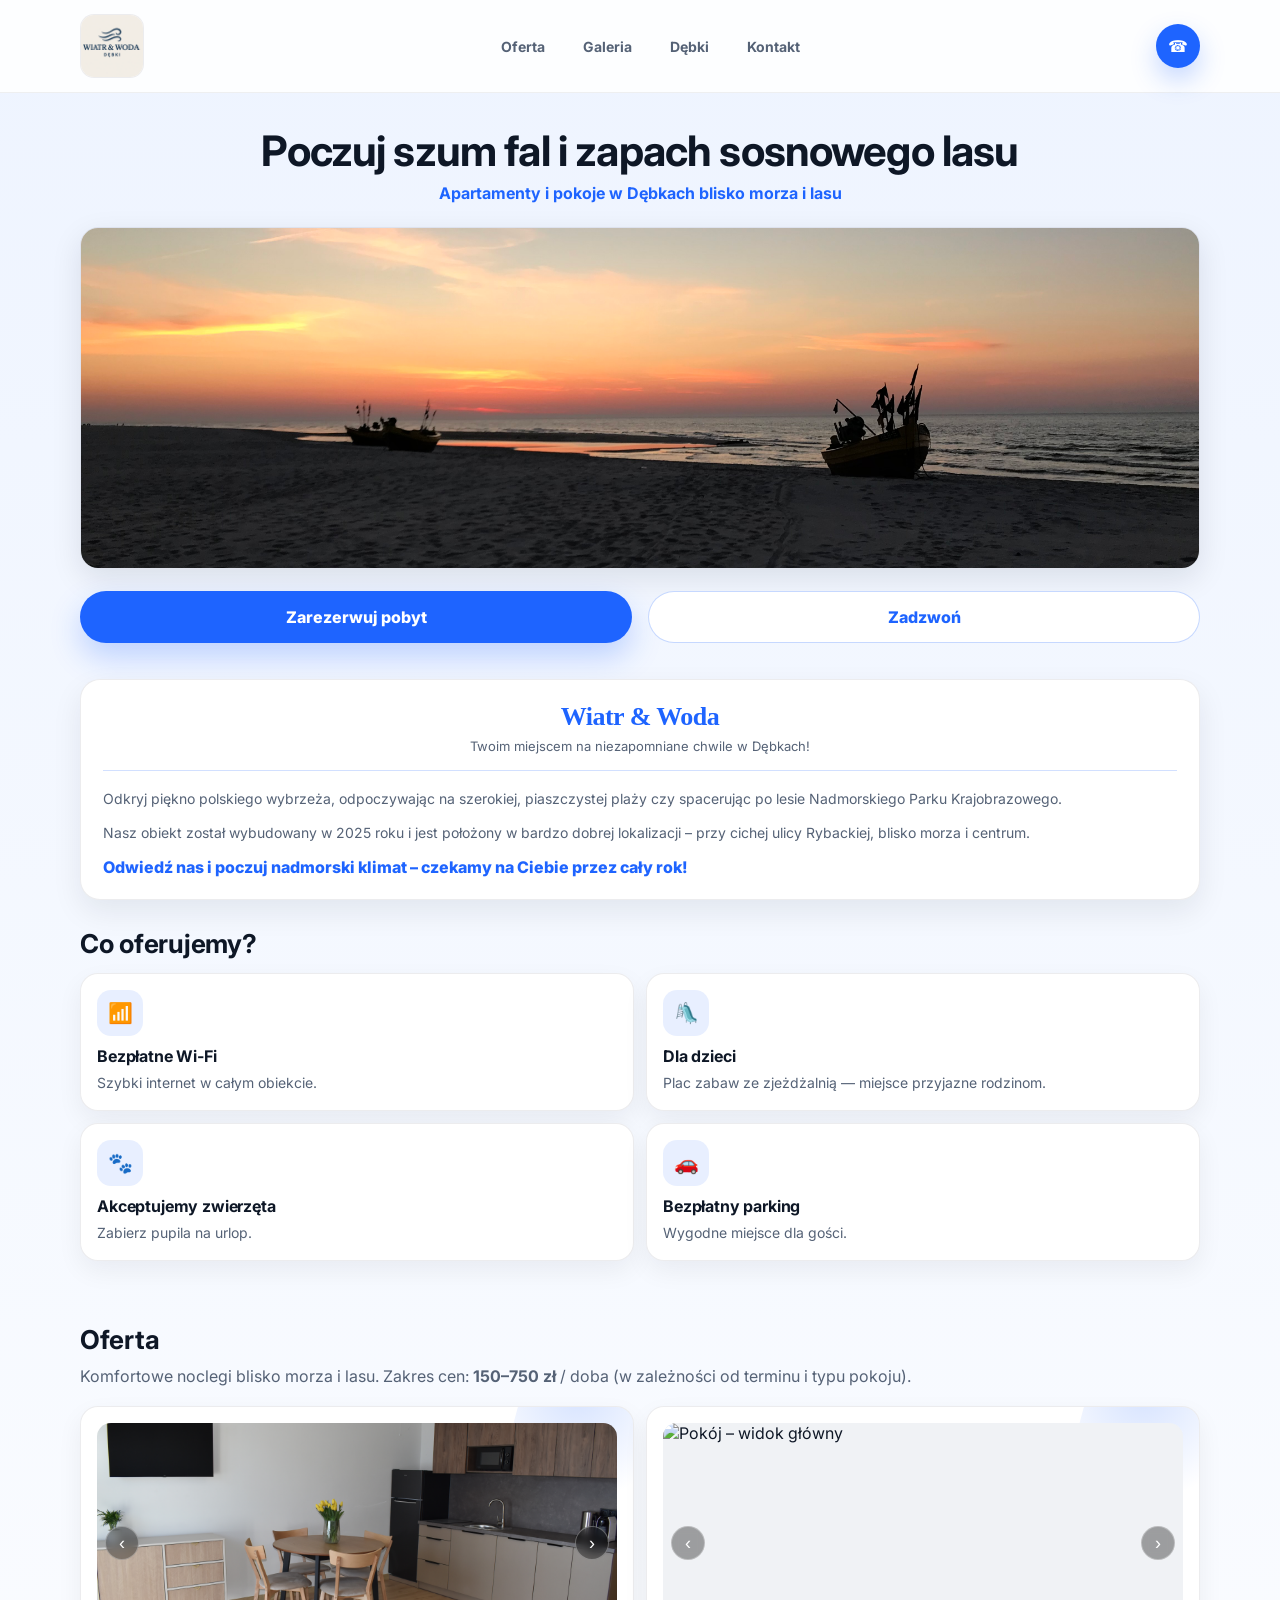
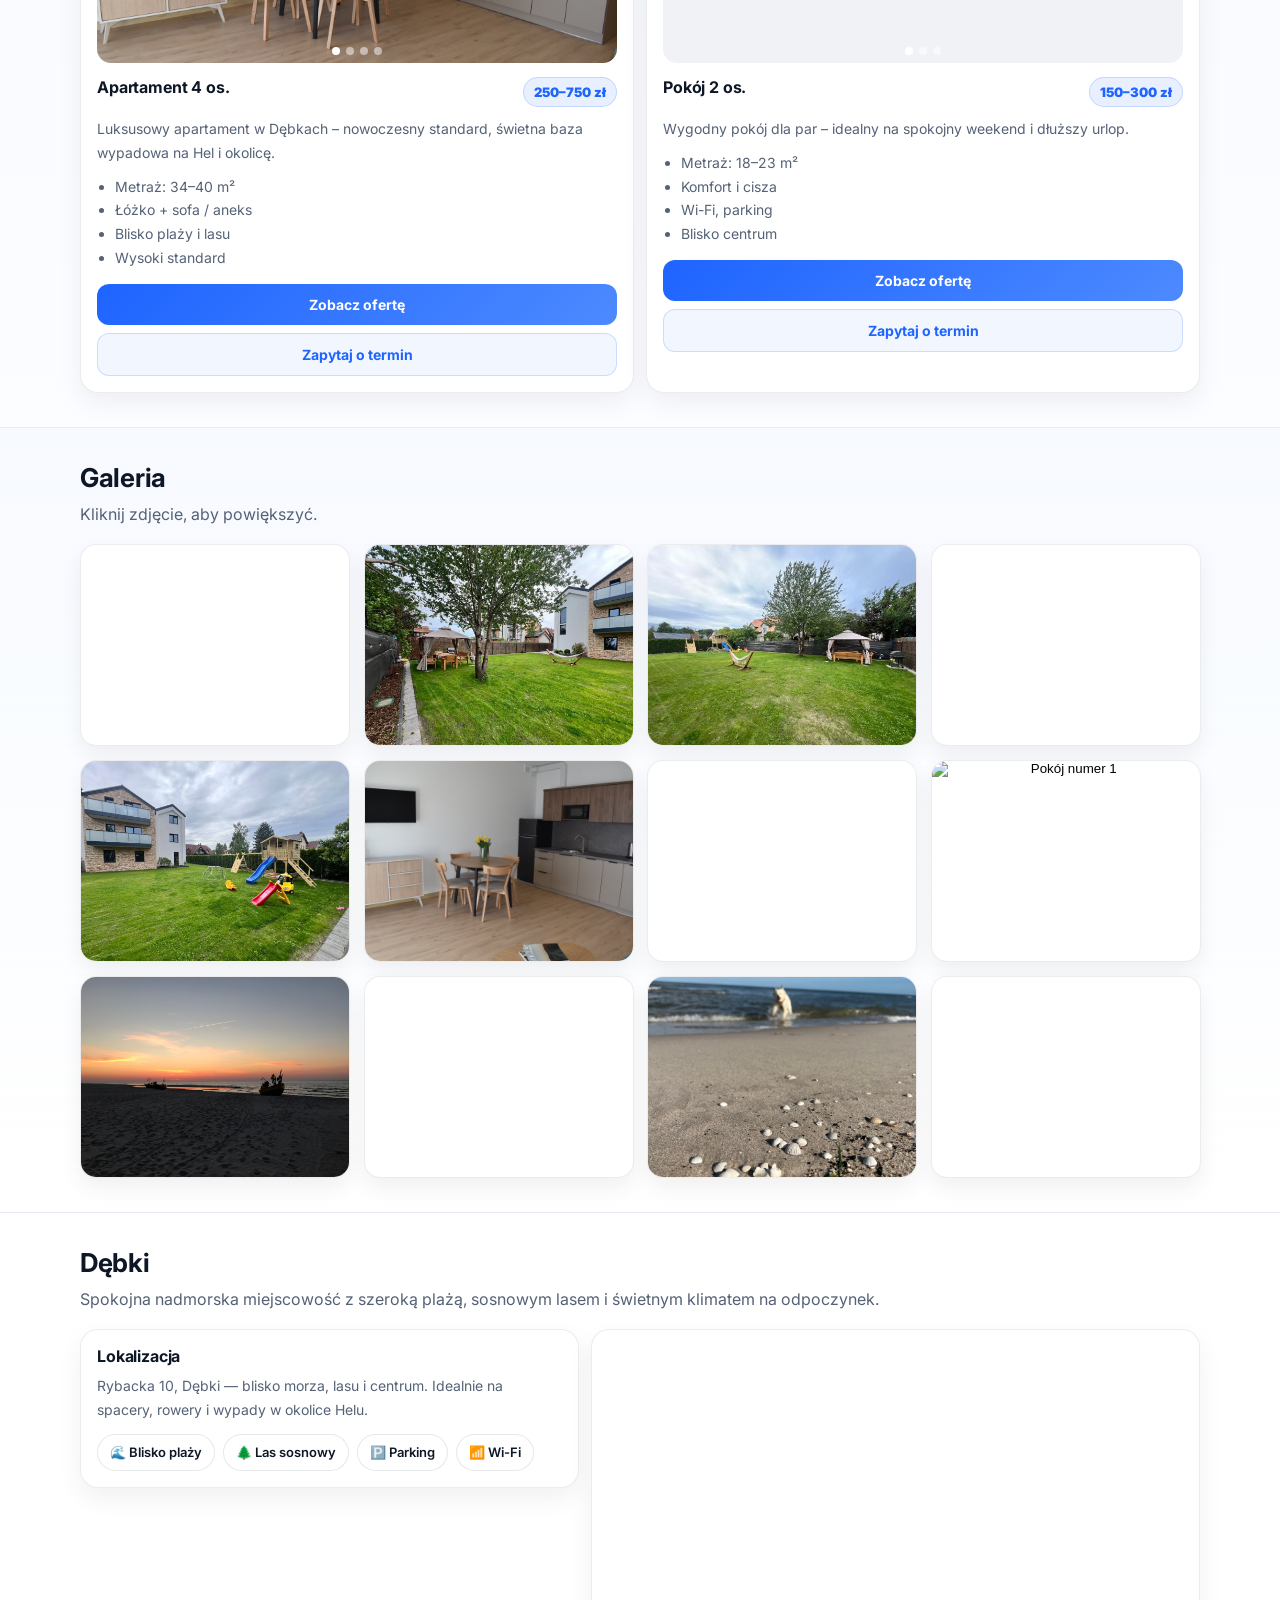
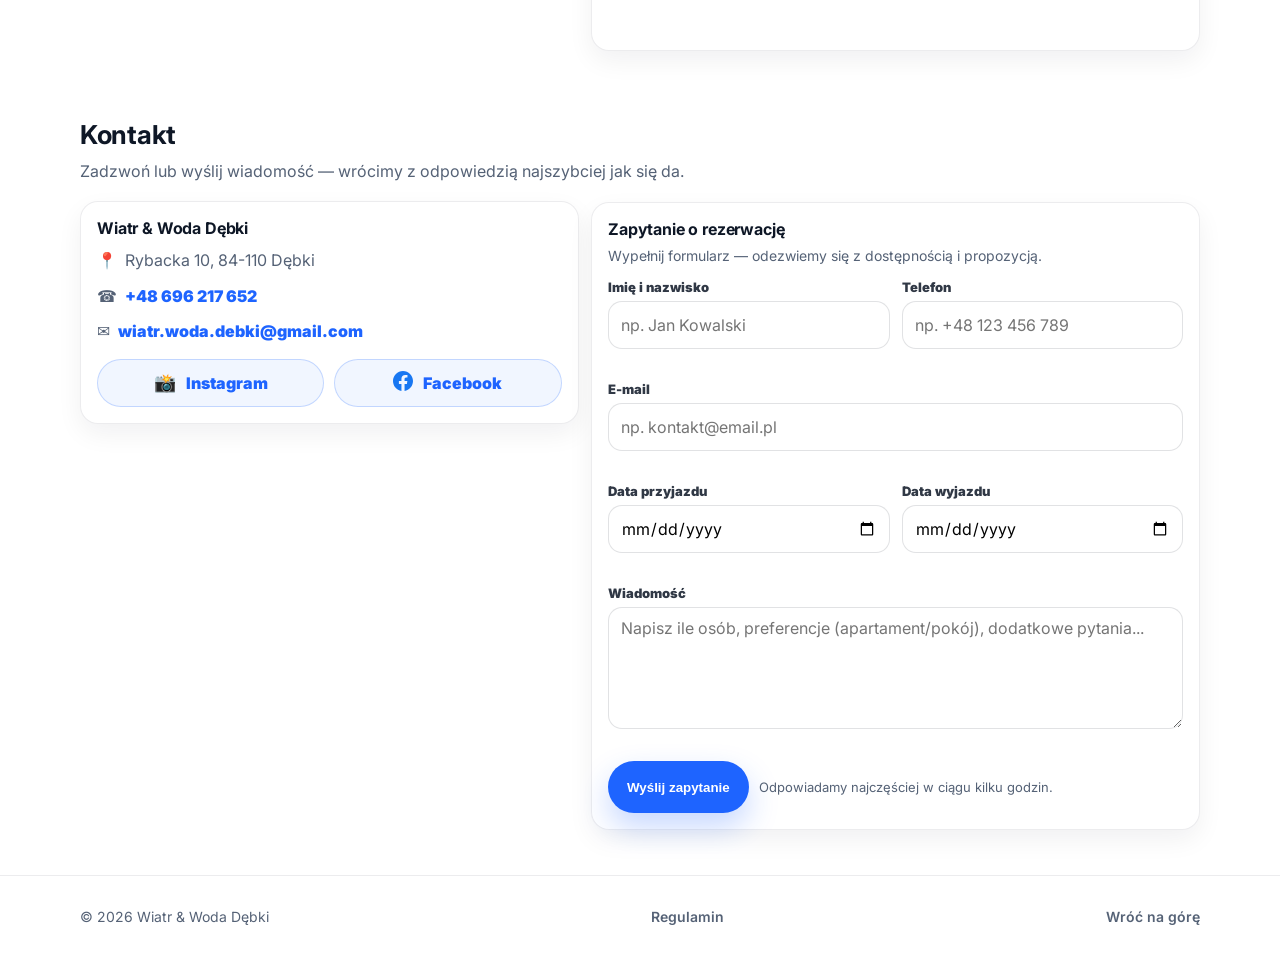
==== commit d51e3a53: "Use official Facebook SVG logo icon instead of text 'f' Co-Authored-By: Claude Opus 4.6 <noreply@ant" ====
--- a/index.html
+++ b/index.html
@@ -391,7 +391,7 @@
                 </a>
 
                 <a class="social__btn" href="https://www.facebook.com/p/Wiatr-Woda-D%C4%99bki-61576469287996/" target="_blank" rel="noopener noreferrer" aria-label="Facebook">
-                  <span class="social__icon" aria-hidden="true" style="font-family:sans-serif;font-weight:900;">f</span>
+                  <span class="social__icon" aria-hidden="true"><svg xmlns="http://www.w3.org/2000/svg" width="20" height="20" viewBox="0 0 24 24" fill="#1877F2"><path d="M24 12.073C24 5.405 18.627 0 12 0S0 5.405 0 12.073c0 6.026 4.388 11.025 10.125 11.927v-8.437H7.078v-3.49h3.047V9.41c0-3.026 1.792-4.697 4.533-4.697 1.312 0 2.686.236 2.686.236v2.971H15.83c-1.491 0-1.956.93-1.956 1.886v2.267h3.328l-.532 3.49h-2.796v8.437C19.612 23.098 24 18.1 24 12.073z"/></svg></span>
                   Facebook
                 </a>
               </div>
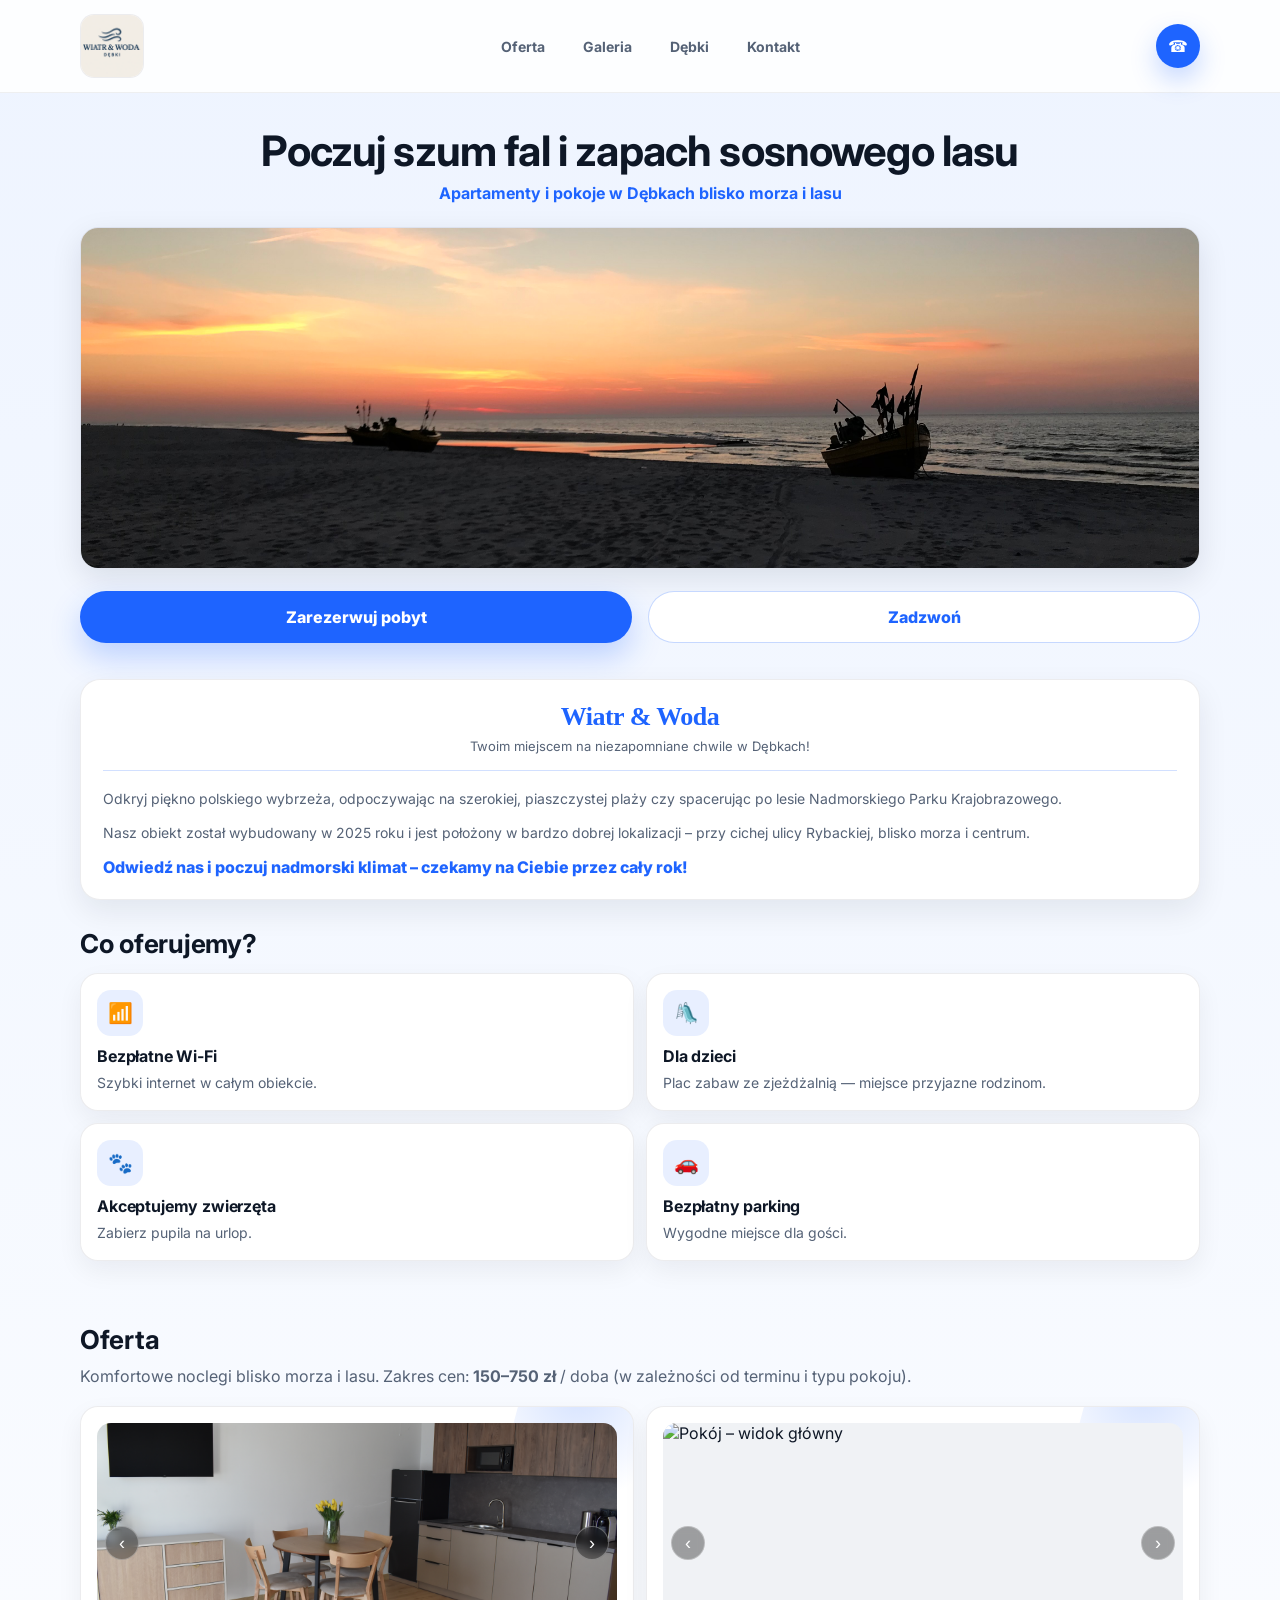
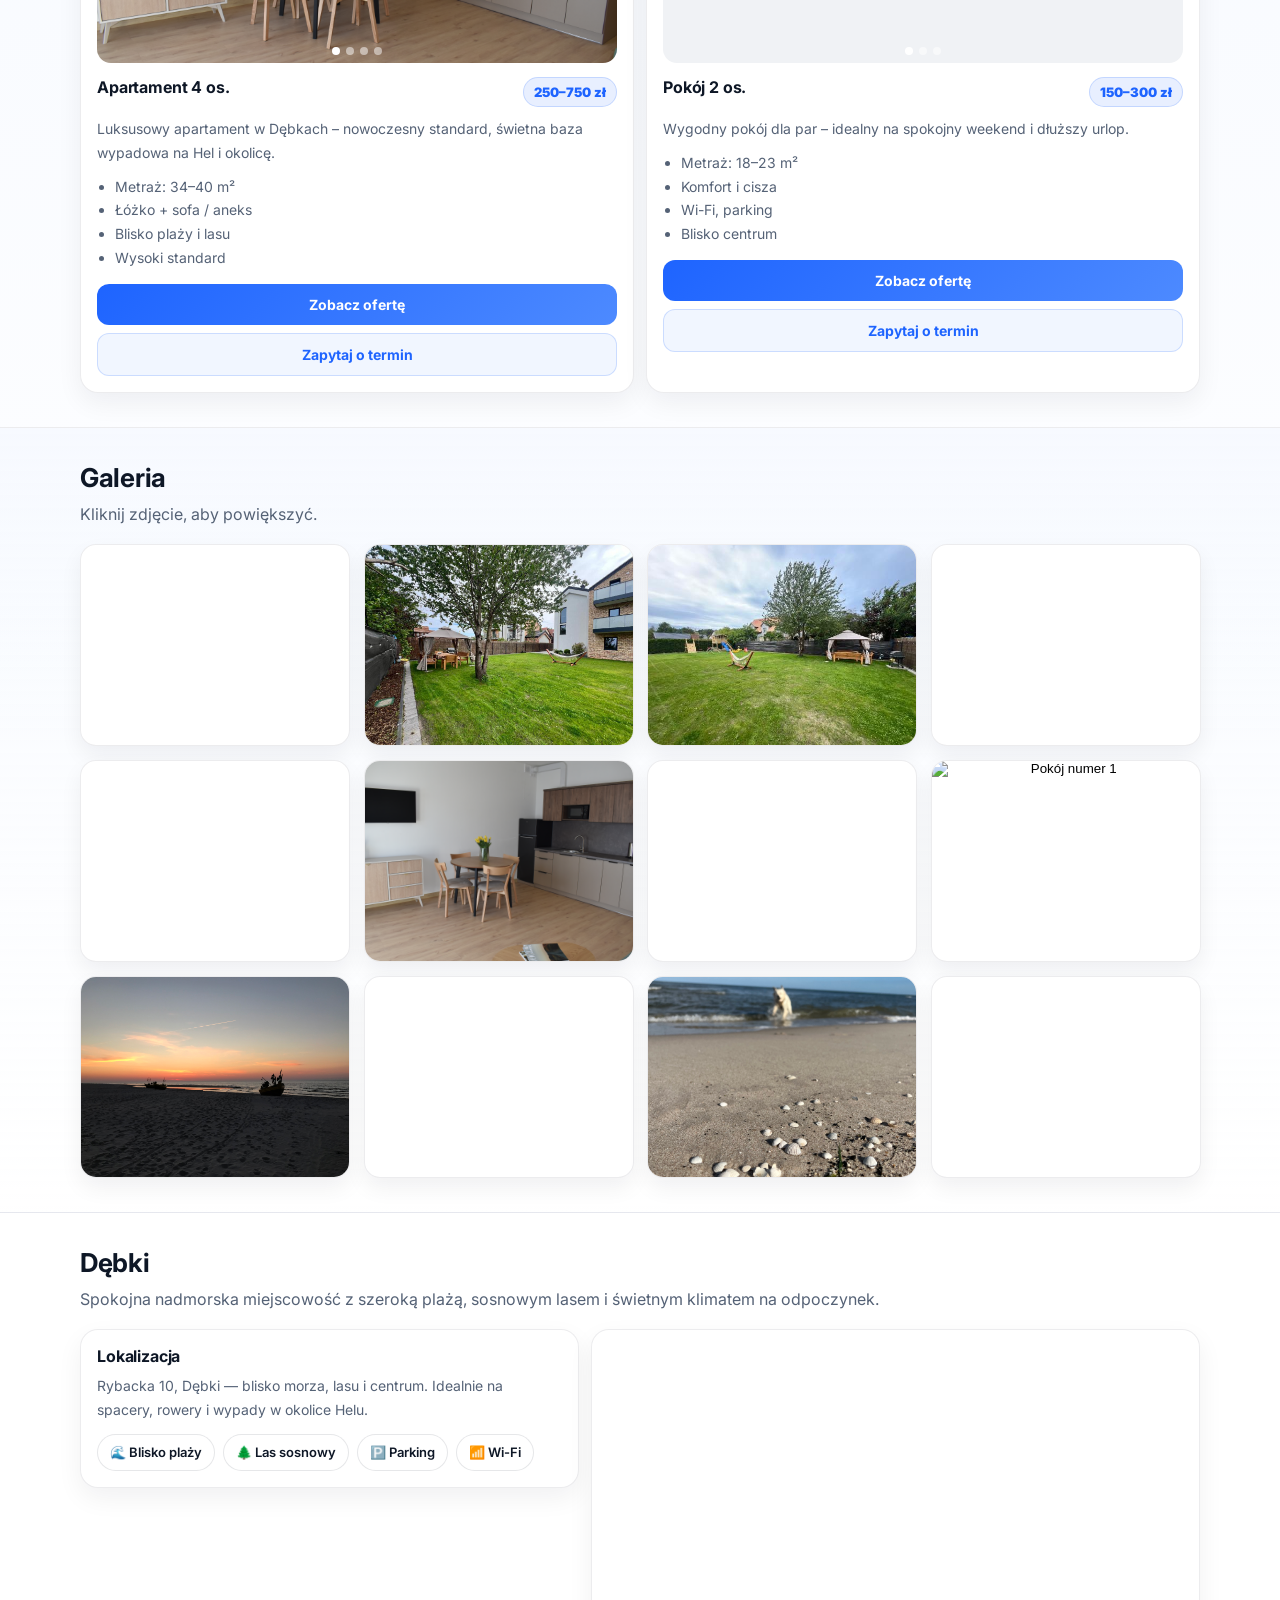
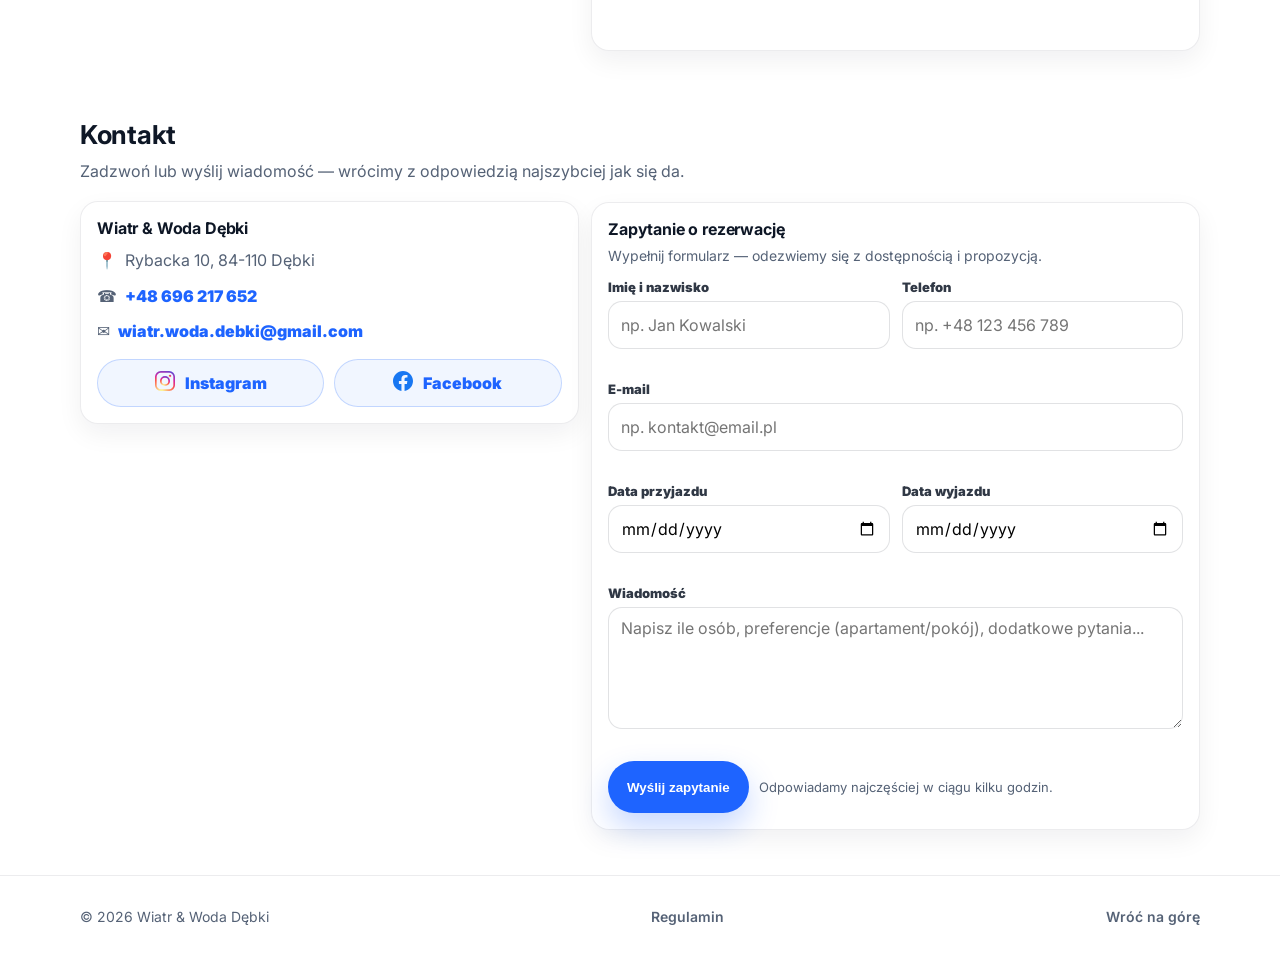
==== commit acce3212: "Use official Instagram SVG logo icon Co-Authored-By: Claude Opus 4.6 <noreply@anthropic.com>" ====
--- a/index.html
+++ b/index.html
@@ -386,7 +386,7 @@
 
               <div class="social">
                 <a class="social__btn" href="https://www.instagram.com/wiatrwodadebki/?hl=de" target="_blank" rel="noopener noreferrer" aria-label="Instagram">
-                  <span class="social__icon" aria-hidden="true">📸</span>
+                  <span class="social__icon" aria-hidden="true"><svg xmlns="http://www.w3.org/2000/svg" width="20" height="20" viewBox="0 0 24 24" fill="none"><radialGradient id="ig" cx="30%" cy="107%" r="150%"><stop offset="0%" stop-color="#fdf497"/><stop offset="5%" stop-color="#fdf497"/><stop offset="45%" stop-color="#fd5949"/><stop offset="60%" stop-color="#d6249f"/><stop offset="90%" stop-color="#285AEB"/></radialGradient><rect width="22" height="22" x="1" y="1" rx="6" stroke="url(#ig)" stroke-width="2"/><circle cx="12" cy="12" r="5" stroke="url(#ig)" stroke-width="2"/><circle cx="18" cy="6" r="1.5" fill="url(#ig)"/></svg></span>
                   Instagram
                 </a>
 
